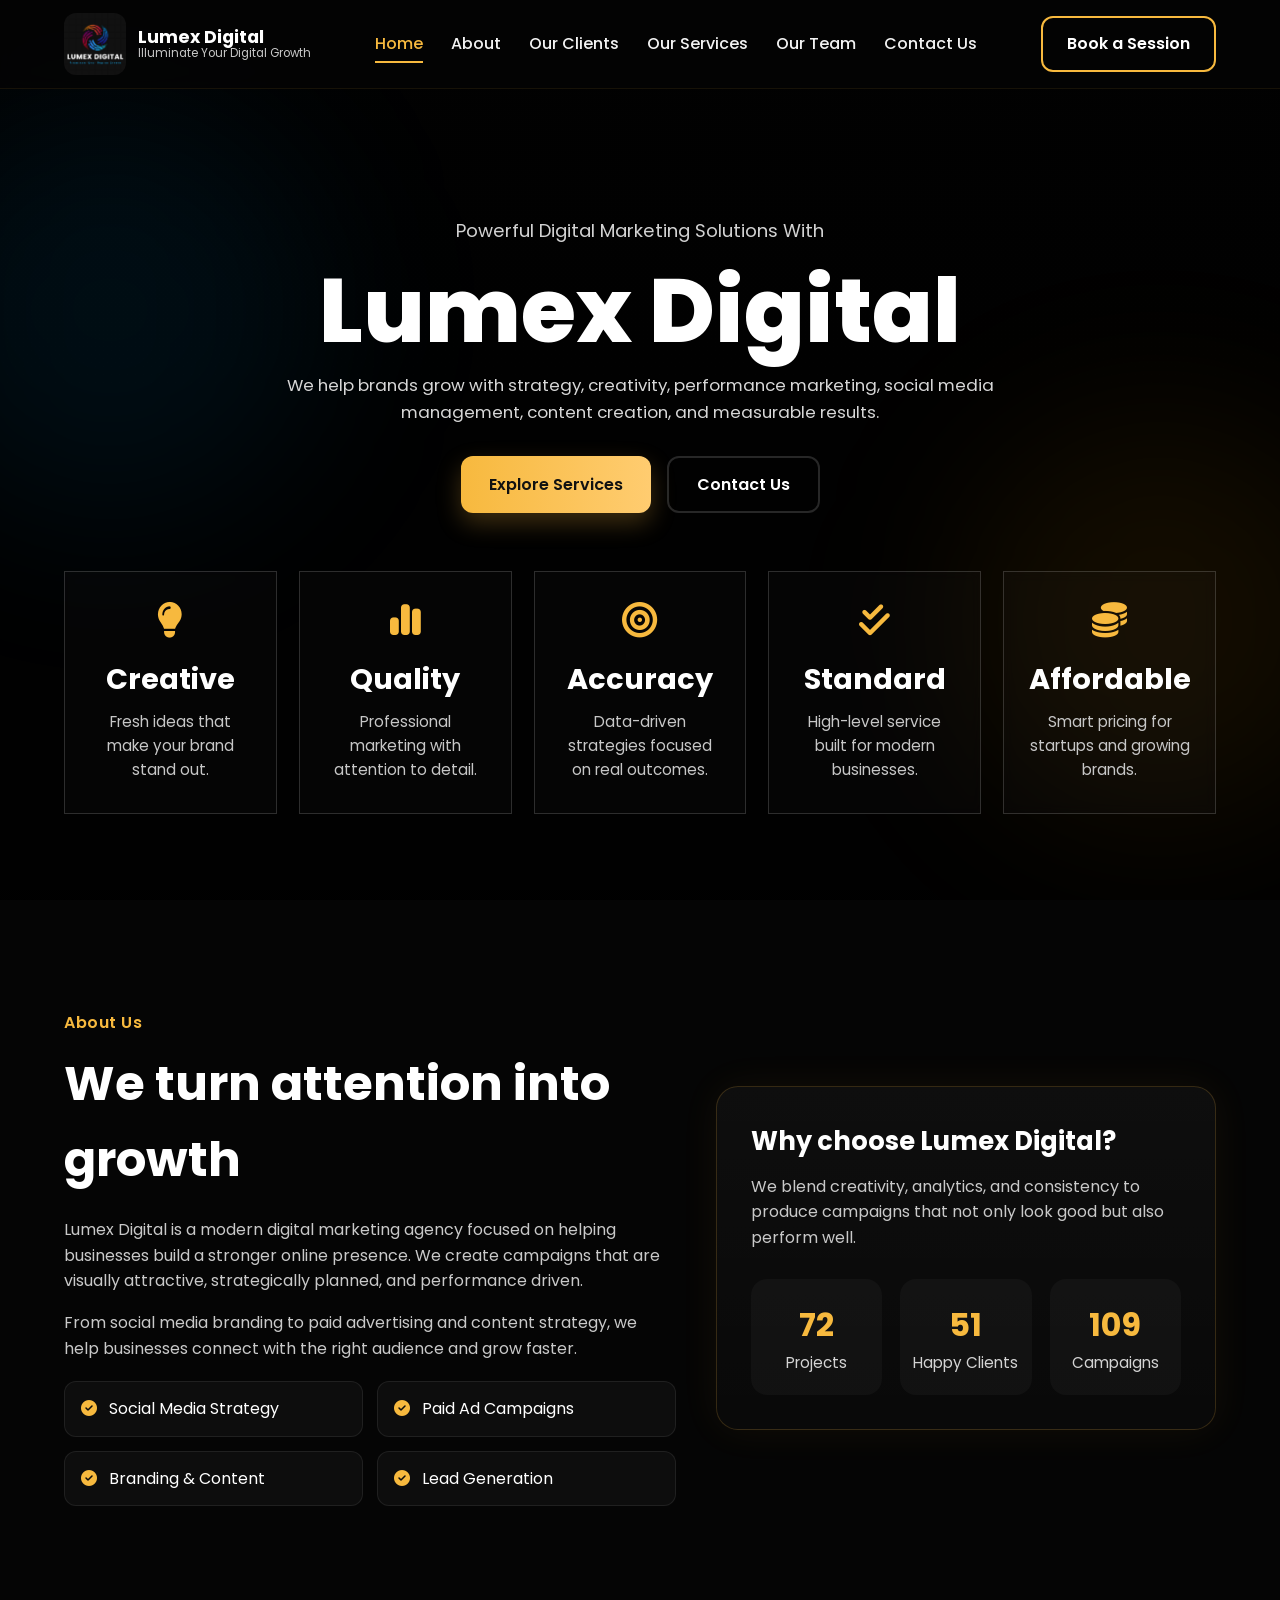
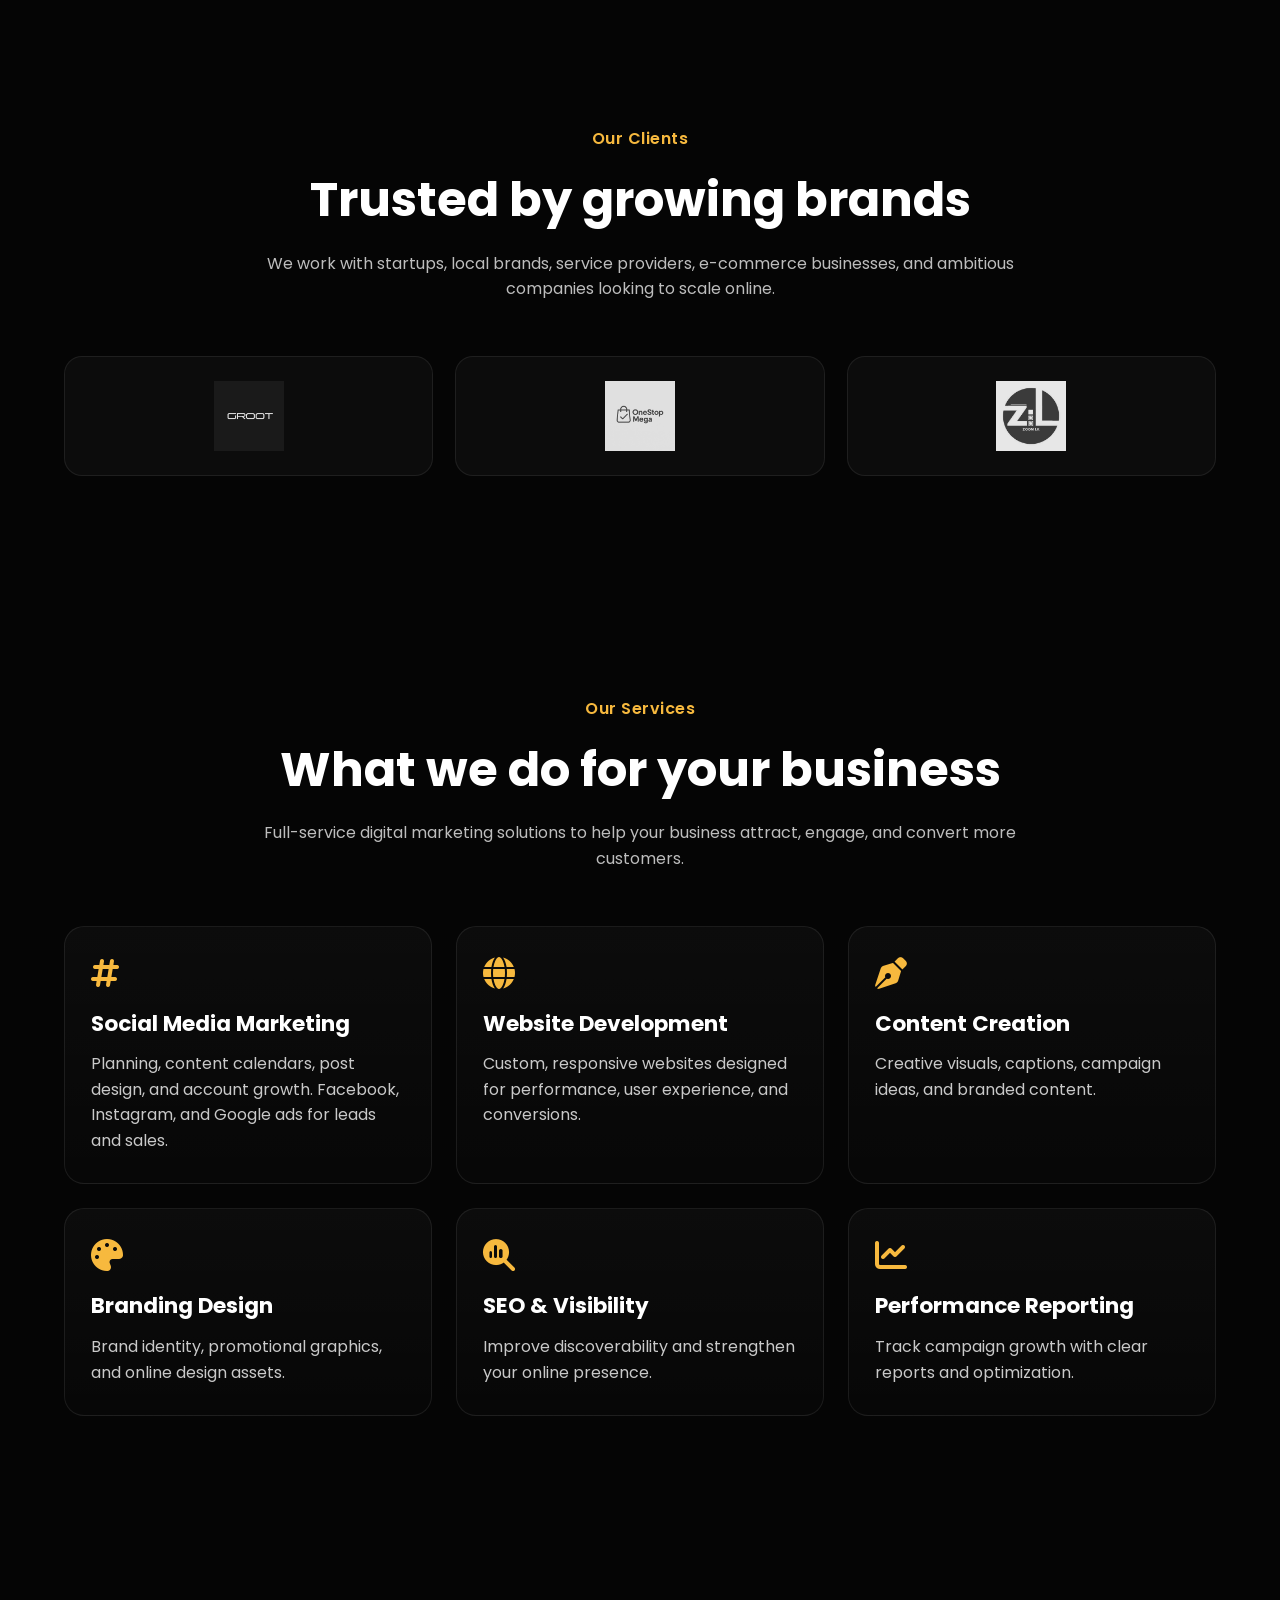
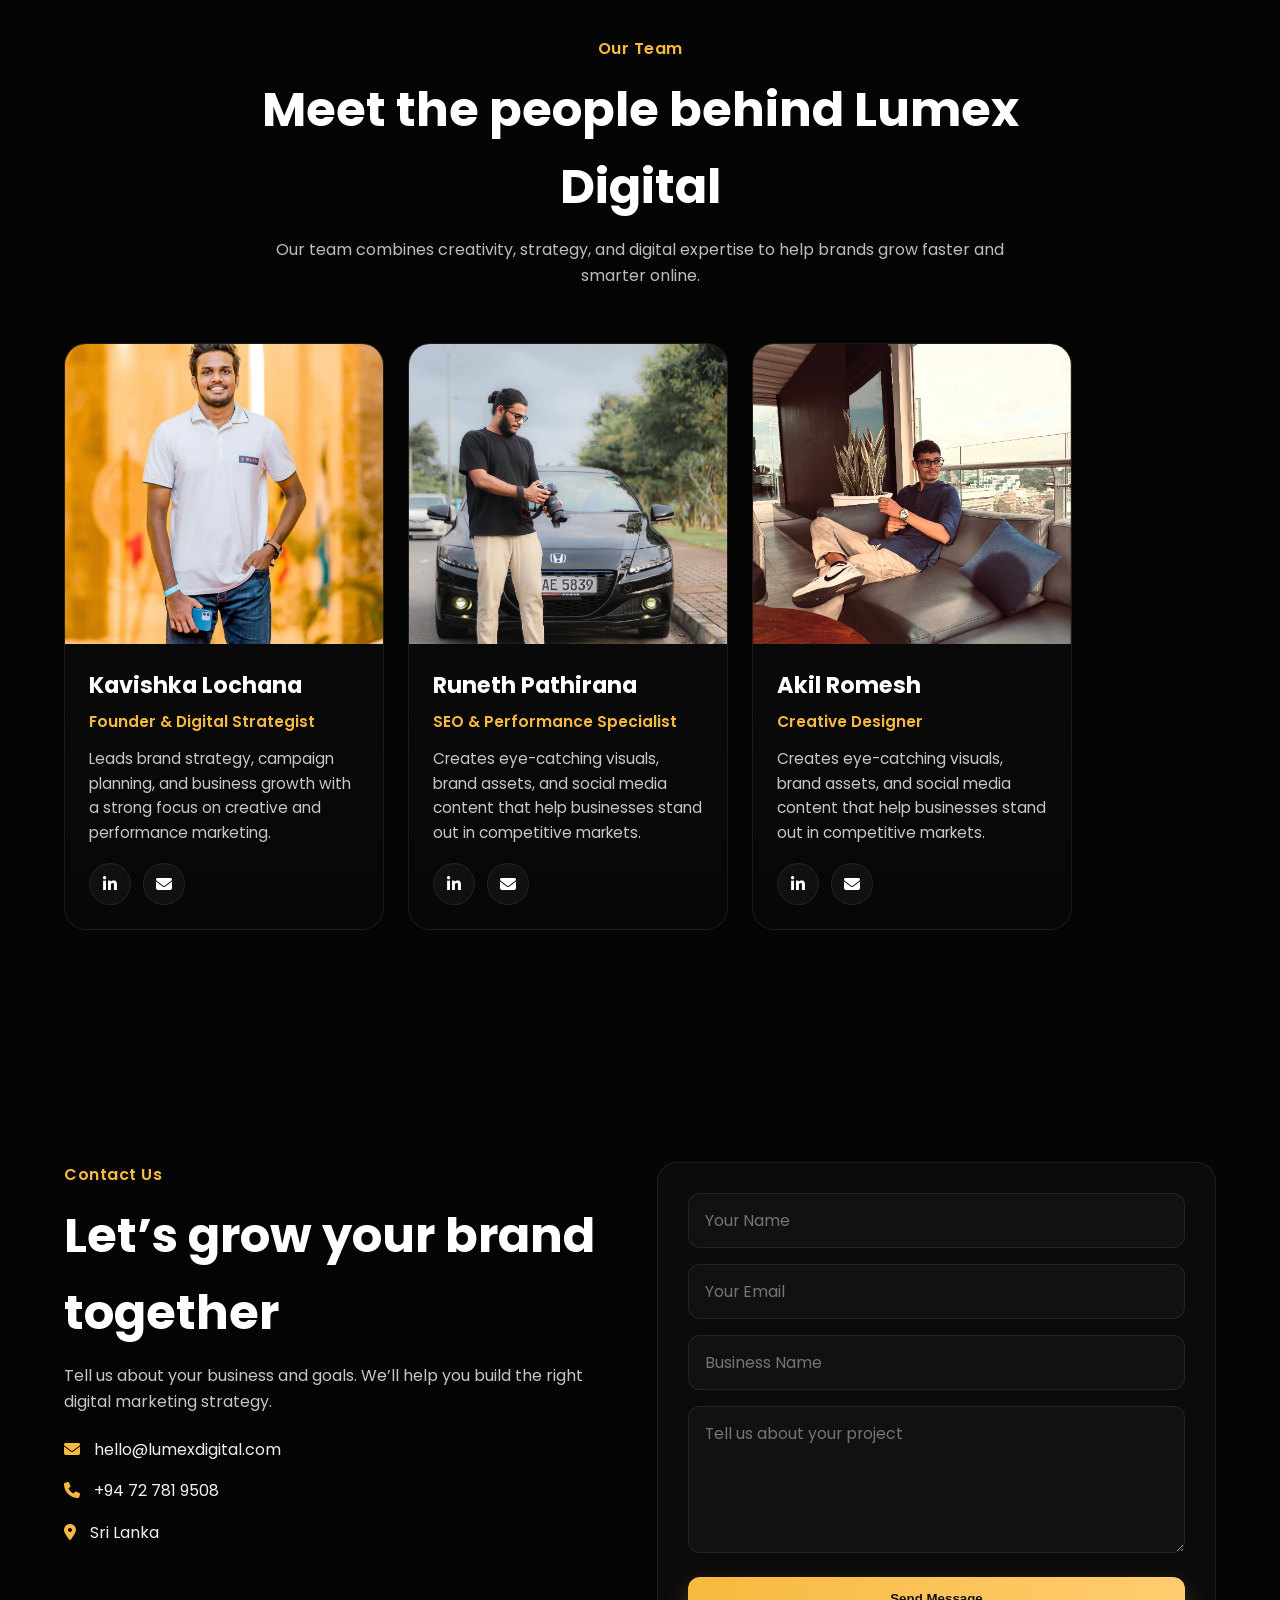
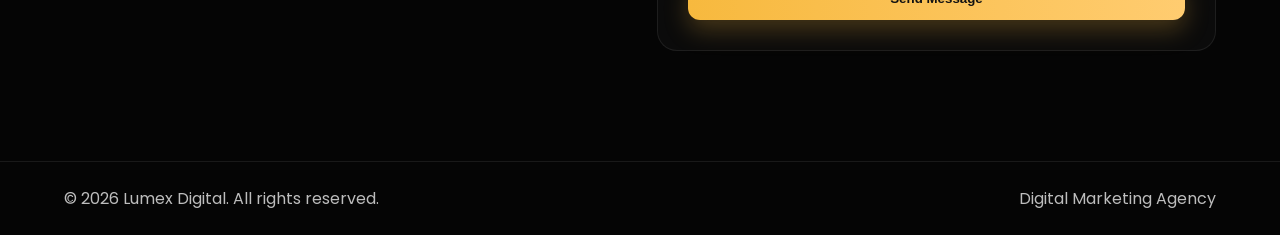
==== index.html @ 69f93253 "update image" ====
<!DOCTYPE html>
<html lang="en">
<head>
  <meta charset="UTF-8" />
  <meta name="viewport" content="width=device-width, initial-scale=1.0" />
  <title>Lumex Digital | Digital Marketing Agency</title>

  <link rel="preconnect" href="https://fonts.googleapis.com">
  <link rel="preconnect" href="https://fonts.gstatic.com" crossorigin>
  <link href="https://fonts.googleapis.com/css2?family=Poppins:wght@300;400;500;600;700;800&display=swap" rel="stylesheet">

  <link
    rel="stylesheet"
    href="https://cdnjs.cloudflare.com/ajax/libs/font-awesome/6.5.2/css/all.min.css"
  />

  <link rel="stylesheet" href="style.css" />
</head>
<body>

  <!-- Header -->
  <header class="header">
    <nav class="navbar container">
      <a href="#home" class="logo-wrap">
        <img src="assets/logo.png" alt="Lumex Digital Logo" class="logo" />
        <div class="logo-text">
          <span class="brand-name">Lumex Digital</span>
          <span class="brand-tag">Illuminate Your Digital Growth</span>
        </div>
      </a>

      <button class="menu-toggle" id="menuToggle">
        <i class="fa-solid fa-bars"></i>
      </button>

      <ul class="nav-links" id="navLinks">
        <li><a href="#home" class="active">Home</a></li>
        <li><a href="#about">About</a></li>
        <li><a href="#clients">Our Clients</a></li>
        <li><a href="#services">Our Services</a></li>
        <li><a href="#team">Our Team</a></li>
        <li><a href="#contact">Contact Us</a></li>
      </ul>

      <a href="#contact" class="nav-btn">Book a Session</a>
    </nav>
  </header>

  <!-- Hero -->
  <section class="hero" id="home">
    <div class="hero-overlay"></div>
    <div class="container hero-content reveal">
      <p class="hero-top">Powerful Digital Marketing Solutions With</p>
      <h1>Lumex Digital</h1>
      <p class="hero-sub">
        We help brands grow with strategy, creativity, performance marketing,
        social media management, content creation, and measurable results.
      </p>

      <div class="hero-buttons">
        <a href="#services" class="btn btn-primary">Explore Services</a>
        <a href="#contact" class="btn btn-secondary">Contact Us</a>
      </div>

      <div class="feature-cards">
        <div class="feature-card reveal">
          <i class="fa-solid fa-lightbulb"></i>
          <h3>Creative</h3>
          <p>Fresh ideas that make your brand stand out.</p>
        </div>

        <div class="feature-card reveal">
          <i class="fa-solid fa-chart-simple"></i>
          <h3>Quality</h3>
          <p>Professional marketing with attention to detail.</p>
        </div>

        <div class="feature-card reveal">
          <i class="fa-solid fa-bullseye"></i>
          <h3>Accuracy</h3>
          <p>Data-driven strategies focused on real outcomes.</p>
        </div>

        <div class="feature-card reveal">
          <i class="fa-solid fa-check-double"></i>
          <h3>Standard</h3>
          <p>High-level service built for modern businesses.</p>
        </div>

        <div class="feature-card reveal">
          <i class="fa-solid fa-coins"></i>
          <h3>Affordable</h3>
          <p>Smart pricing for startups and growing brands.</p>
        </div>
      </div>
    </div>
  </section>

  <!-- About -->
  <section class="section about" id="about">
    <div class="container about-grid">
      <div class="about-text reveal">
        <span class="section-tag">About Us</span>
        <h2>We turn attention into growth</h2>
        <p>
          Lumex Digital is a modern digital marketing agency focused on helping
          businesses build a stronger online presence. We create campaigns that
          are visually attractive, strategically planned, and performance driven.
        </p>
        <p>
          From social media branding to paid advertising and content strategy,
          we help businesses connect with the right audience and grow faster.
        </p>

        <div class="about-points">
          <div><i class="fa-solid fa-circle-check"></i> Social Media Strategy</div>
          <div><i class="fa-solid fa-circle-check"></i> Paid Ad Campaigns</div>
          <div><i class="fa-solid fa-circle-check"></i> Branding & Content</div>
          <div><i class="fa-solid fa-circle-check"></i> Lead Generation</div>
        </div>
      </div>

      <div class="about-box reveal">
        <div class="glow-box">
          <h3>Why choose Lumex Digital?</h3>
          <p>
            We blend creativity, analytics, and consistency to produce campaigns
            that not only look good but also perform well.
          </p>
          <div class="mini-stats">
            <div>
              <h4 class="counter" data-target="120">0</h4>
              <span>Projects</span>
            </div>
            <div>
              <h4 class="counter" data-target="85">0</h4>
              <span>Happy Clients</span>
            </div>
            <div>
              <h4 class="counter" data-target="250">0</h4>
              <span>Campaigns</span>
            </div>
          </div>
        </div>
      </div>
    </div>
  </section>

  <!-- Clients -->
  <section class="section clients" id="clients">
    <div class="container">
      <div class="section-head reveal">
        <span class="section-tag">Our Clients</span>
        <h2>Trusted by growing brands</h2>
        <p>
          We work with startups, local brands, service providers, e-commerce businesses,
          and ambitious companies looking to scale online.
        </p>
      </div>

     <div class="clients-grid">
  <div class="client-box reveal">
    <img src="assets/client-1.png" alt="Client Brand 1" class="client-logo" />
  </div>

  <div class="client-box reveal">
    <img src="assets/client-2.png" alt="Client Brand 2" class="client-logo" />
  </div>

  <div class="client-box reveal">
    <img src="assets/client-3.png" alt="Client Brand 3" class="client-logo" />
  </div>

  
</div>
    </div>
  </section>

  <!-- Services -->
  <section class="section services" id="services">
    <div class="container">
      <div class="section-head reveal">
        <span class="section-tag">Our Services</span>
        <h2>What we do for your business</h2>
        <p>
          Full-service digital marketing solutions to help your business attract,
          engage, and convert more customers.
        </p>
      </div>

      <div class="services-grid">
        <div class="service-card reveal">
          <i class="fa-solid fa-hashtag"></i>
          <h3>Social Media Marketing</h3>
          <p>Planning, content calendars, post design, and account growth.
            Facebook, Instagram, and Google ads for leads and sales.
          </p>
        </div>

        <div class="service-card reveal">
          <i class="fa-solid fa-globe"></i>
          <h3>Website Development</h3>
          <p>Custom, responsive websites designed for performance, user experience, and conversions.</p>
        </div>

        <div class="service-card reveal">
          <i class="fa-solid fa-pen-nib"></i>
          <h3>Content Creation</h3>
          <p>Creative visuals, captions, campaign ideas, and branded content.</p>
        </div>

        <div class="service-card reveal">
          <i class="fa-solid fa-palette"></i>
          <h3>Branding Design</h3>
          <p>Brand identity, promotional graphics, and online design assets.</p>
        </div>

        <div class="service-card reveal">
          <i class="fa-solid fa-magnifying-glass-chart"></i>
          <h3>SEO & Visibility</h3>
          <p>Improve discoverability and strengthen your online presence.</p>
        </div>

        <div class="service-card reveal">
          <i class="fa-solid fa-chart-line"></i>
          <h3>Performance Reporting</h3>
          <p>Track campaign growth with clear reports and optimization.</p>
        </div>
      </div>
    </div>
  </section>

    <!-- Team -->
  <section class="section team" id="team">
    <div class="container">
      <div class="section-head reveal">
        <span class="section-tag">Our Team</span>
        <h2>Meet the people behind Lumex Digital</h2>
        <p>
          Our team combines creativity, strategy, and digital expertise to help
          brands grow faster and smarter online.
        </p>
      </div>

      <div class="team-row">
        <div class="team-card reveal">
          <div class="team-image">
            <img src="assets/team-1.jpg" alt="Team Member 1" />
          </div>
          <div class="team-content">
            <h3>Kavishka Lochana</h3>
            <span class="team-role">Founder & Digital Strategist</span>
            <p>
              Leads brand strategy, campaign planning, and business growth with
              a strong focus on creative and performance marketing.
            </p>
            <div class="team-socials">
              <a href="#" aria-label="LinkedIn"><i class="fa-brands fa-linkedin-in"></i></a>
              <a href="#" aria-label="Email"><i class="fa-solid fa-envelope"></i></a>
            </div>
          </div>
        </div>

        <div class="team-card reveal">
          <div class="team-image">
            <img src="assets/team-2.jpg" alt="Team Member 2" />
          </div>
          <div class="team-content">
            <h3>Runeth Pathirana</h3>
            <span class="team-role">SEO & Performance Specialist</span>
            <p>
              Creates eye-catching visuals, brand assets, and social media content
              that help businesses stand out in competitive markets.
            </p>
            <div class="team-socials">
              <a href="#" aria-label="LinkedIn"><i class="fa-brands fa-linkedin-in"></i></a>
              <a href="#" aria-label="Email"><i class="fa-solid fa-envelope"></i></a>
            </div>
          </div>
        </div>

        <div class="team-card reveal">
          <div class="team-image">
            <img src="assets/team-3.jpg" alt="Team Member 3" />
          </div>
          <div class="team-content">
            <h3>Akil Romesh</h3>
            <span class="team-role">Creative Designer</span>
            <p>
              Creates eye-catching visuals, brand assets, and social media content
              that help businesses stand out in competitive markets.
            </p>
            <div class="team-socials">
              <a href="#" aria-label="LinkedIn"><i class="fa-brands fa-linkedin-in"></i></a>
              <a href="#" aria-label="Email"><i class="fa-solid fa-envelope"></i></a>
            </div>
          </div>
        </div>
      </div>
    </div>
  </section>

  <!-- Contact -->
  <section class="section contact" id="contact">
    <div class="container contact-grid">
      <div class="contact-info reveal">
        <span class="section-tag">Contact Us</span>
        <h2>Let’s grow your brand together</h2>
        <p>
          Tell us about your business and goals. We’ll help you build the right
          digital marketing strategy.
        </p>

        <div class="contact-items">
          <div><i class="fa-solid fa-envelope"></i> hello@lumexdigital.com</div>
          <div><i class="fa-solid fa-phone"></i> +94 72 781 9508</div>
          <div><i class="fa-solid fa-location-dot"></i> Sri Lanka</div>
        </div>
      </div>

      <form class="contact-form reveal">
        <div class="form-group">
          <input type="text" placeholder="Your Name" required />
        </div>
        <div class="form-group">
          <input type="email" placeholder="Your Email" required />
        </div>
        <div class="form-group">
          <input type="text" placeholder="Business Name" />
        </div>
        <div class="form-group">
          <textarea rows="5" placeholder="Tell us about your project"></textarea>
        </div>
        <button type="submit" class="btn btn-primary form-btn">Send Message</button>
      </form>
    </div>
  </section>

  <!-- Footer -->
  <footer class="footer">
    <div class="container footer-wrap">
      <p>© 2026 Lumex Digital. All rights reserved.</p>
      <p>Digital Marketing Agency</p>
    </div>
  </footer>

  <script src="script.js"></script>
</body>
</html>
---- style.css ----
* {
  margin: 0;
  padding: 0;
  box-sizing: border-box;
}

html {
  scroll-behavior: smooth;
}

body {
  font-family: "Poppins", sans-serif;
  background: #050505;
  color: #ffffff;
  line-height: 1.6;
}

img {
  max-width: 100%;
  display: block;
}

a {
  text-decoration: none;
}

ul {
  list-style: none;
}

.container {
  width: 90%;
  max-width: 1240px;
  margin: 0 auto;
}

/* Header */
.header {
  position: fixed;
  top: 0;
  left: 0;
  width: 100%;
  z-index: 999;
  background: rgba(5, 5, 5, 0.75);
  backdrop-filter: blur(10px);
  border-bottom: 1px solid rgba(255, 190, 50, 0.08);
}

.navbar {
  min-height: 88px;
  display: flex;
  align-items: center;
  justify-content: space-between;
  gap: 20px;
}

.logo-wrap {
  display: flex;
  align-items: center;
  gap: 12px;
  color: #fff;
}

.logo {
  width: 62px;
  height: 62px;
  object-fit: contain;
  border-radius: 12px;
}

.logo-text {
  display: flex;
  flex-direction: column;
  line-height: 1.1;
}

.brand-name {
  font-size: 1.1rem;
  font-weight: 700;
}

.brand-tag {
  font-size: 0.72rem;
  color: #c8c8c8;
}

.nav-links {
  display: flex;
  align-items: center;
  gap: 28px;
}

.nav-links a {
  color: #f2f2f2;
  font-weight: 500;
  transition: 0.3s ease;
  position: relative;
}

.nav-links a:hover,
.nav-links a.active {
  color: #f7b93e;
}

.nav-links a::after {
  content: "";
  position: absolute;
  left: 0;
  bottom: -8px;
  width: 0%;
  height: 2px;
  background: #f7b93e;
  transition: 0.3s ease;
}

.nav-links a:hover::after,
.nav-links a.active::after {
  width: 100%;
}

.nav-btn,
.btn {
  display: inline-flex;
  align-items: center;
  justify-content: center;
  border-radius: 12px;
  font-weight: 600;
  transition: 0.35s ease;
  cursor: pointer;
}

.nav-btn {
  color: #fff;
  border: 2px solid #f7b93e;
  padding: 13px 24px;
}

.nav-btn:hover {
  background: #f7b93e;
  color: #111;
}

.menu-toggle {
  display: none;
  background: transparent;
  color: #fff;
  font-size: 1.4rem;
  border: none;
  cursor: pointer;
}

/* Hero */
.hero {
  min-height: 100vh;
  display: flex;
  align-items: center;
  position: relative;
  padding-top: 130px;
  overflow: hidden;
  background:
    linear-gradient(rgba(0, 0, 0, 0.72), rgba(0, 0, 0, 0.9)),
    url("assets/hero-bg.png") center/cover no-repeat;
}

.hero::before {
  content: "";
  position: absolute;
  width: 420px;
  height: 420px;
  background: rgba(0, 170, 255, 0.08);
  filter: blur(90px);
  top: 100px;
  left: -100px;
  border-radius: 50%;
  animation: floatGlow 6s ease-in-out infinite;
}

.hero::after {
  content: "";
  position: absolute;
  width: 400px;
  height: 400px;
  background: rgba(255, 170, 0, 0.08);
  filter: blur(90px);
  bottom: 80px;
  right: -80px;
  border-radius: 50%;
  animation: floatGlow 7s ease-in-out infinite;
}

.hero-content {
  position: relative;
  z-index: 2;
  text-align: center;
}

.hero-top {
  color: #d2d2d2;
  font-size: 1.15rem;
  margin-bottom: 18px;
}

.hero h1 {
  font-size: clamp(2.7rem, 7vw, 5.8rem);
  line-height: 1.05;
  margin-bottom: 14px;
  font-weight: 800;
}

.hero-sub {
  max-width: 760px;
  margin: 0 auto 30px;
  color: #d7d7d7;
  font-size: 1.05rem;
}

.hero-buttons {
  display: flex;
  justify-content: center;
  gap: 16px;
  flex-wrap: wrap;
  margin-bottom: 58px;
}

.btn {
  padding: 14px 28px;
  border: none;
}

.btn-primary {
  background: linear-gradient(90deg, #f7b93e, #ffcc70);
  color: #111;
  box-shadow: 0 10px 25px rgba(247, 185, 62, 0.25);
}

.btn-primary:hover {
  transform: translateY(-3px);
}

.btn-secondary {
  background: transparent;
  border: 2px solid rgba(255, 255, 255, 0.15);
  color: #fff;
}

.btn-secondary:hover {
  border-color: #f7b93e;
  color: #f7b93e;
}

/* Feature cards */
.feature-cards {
  display: grid;
  grid-template-columns: repeat(5, 1fr);
  gap: 22px;
  margin-top: 30px;
}

.feature-card {
  border: 1px solid rgba(255, 255, 255, 0.16);
  background: rgba(255, 255, 255, 0.02);
  min-height: 220px;
  padding: 30px 22px;
  display: flex;
  flex-direction: column;
  justify-content: center;
  align-items: center;
  transition: 0.35s ease;
  backdrop-filter: blur(6px);
}

.feature-card:hover {
  transform: translateY(-8px);
  border-color: rgba(247, 185, 62, 0.55);
  box-shadow: 0 14px 40px rgba(0, 0, 0, 0.25);
}

.feature-card i {
  color: #f7b93e;
  font-size: 2.2rem;
  margin-bottom: 18px;
}

.feature-card h3 {
  font-size: 1.8rem;
  margin-bottom: 8px;
  text-align: center;
}

.feature-card p {
  color: #c7c7c7;
  font-size: 0.95rem;
  text-align: center;
}

/* Common sections */
.section {
  padding: 110px 0;
}

.section-tag {
  display: inline-block;
  color: #f7b93e;
  font-weight: 600;
  margin-bottom: 10px;
  letter-spacing: 0.5px;
}

.section-head {
  text-align: center;
  max-width: 760px;
  margin: 0 auto 54px;
}

.section-head h2 {
  font-size: clamp(2rem, 4vw, 3rem);
  margin-bottom: 12px;
}

.section-head p {
  color: #bdbdbd;
}

/* About */
.about-grid {
  display: grid;
  grid-template-columns: 1.1fr 0.9fr;
  gap: 40px;
  align-items: center;
}

.about-text h2 {
  font-size: clamp(2rem, 4vw, 3rem);
  margin-bottom: 18px;
}

.about-text p {
  color: #c9c9c9;
  margin-bottom: 16px;
}

.about-points {
  display: grid;
  grid-template-columns: repeat(2, 1fr);
  gap: 14px;
  margin-top: 20px;
}

.about-points div {
  background: #0d0d0d;
  border: 1px solid rgba(255, 255, 255, 0.08);
  padding: 14px 16px;
  border-radius: 12px;
}

.about-points i {
  color: #f7b93e;
  margin-right: 8px;
}

.about-box .glow-box {
  background: linear-gradient(180deg, rgba(255,255,255,0.04), rgba(255,255,255,0.02));
  border: 1px solid rgba(247, 185, 62, 0.18);
  border-radius: 22px;
  padding: 34px;
  box-shadow: 0 0 40px rgba(247, 185, 62, 0.06);
}

.glow-box h3 {
  font-size: 1.6rem;
  margin-bottom: 12px;
}

.glow-box p {
  color: #c9c9c9;
  margin-bottom: 28px;
}

.mini-stats {
  display: grid;
  grid-template-columns: repeat(3, 1fr);
  gap: 18px;
}

.mini-stats div {
  text-align: center;
  background: rgba(255,255,255,0.03);
  border-radius: 16px;
  padding: 20px 12px;
}

.mini-stats h4 {
  font-size: 2rem;
  color: #f7b93e;
}

.mini-stats span {
  color: #d4d4d4;
  font-size: 0.95rem;
}

/* Clients */
.clients-grid {
  display: grid;
  grid-template-columns: repeat(3, 1fr);
  gap: 22px;
}
.client-logo {
  max-width: 140px;
  max-height: 70px;
  width: auto;
  height: auto;
  object-fit: contain;
  filter: grayscale(100%);
  opacity: 0.9;
  transition: 0.35s ease;
}

.client-box:hover .client-logo {
  filter: grayscale(0%);
  opacity: 1;
  transform: scale(1.05);
}
.client-box {
  min-height: 120px;
  border-radius: 18px;
  background: #0c0c0c;
  border: 1px solid rgba(255,255,255,0.08);
  display: flex;
  align-items: center;
  justify-content: center;
  color: #f0f0f0;
  font-weight: 600;
  font-size: 1.1rem;
  transition: 0.35s ease;
}

.client-box:hover {
  transform: translateY(-6px);
  border-color: rgba(0, 183, 255, 0.45);
  box-shadow: 0 15px 30px rgba(0,0,0,0.25);
}

/* Services */
.services-grid {
  display: grid;
  grid-template-columns: repeat(3, 1fr);
  gap: 24px;
}

.service-card {
  background: linear-gradient(180deg, rgba(255,255,255,0.03), rgba(255,255,255,0.01));
  border: 1px solid rgba(255,255,255,0.08);
  border-radius: 20px;
  padding: 30px 26px;
  transition: 0.35s ease;
}

.service-card:hover {
  transform: translateY(-8px);
  border-color: rgba(247, 185, 62, 0.4);
}

.service-card i {
  font-size: 2rem;
  color: #f7b93e;
  margin-bottom: 18px;
}

.service-card h3 {
  font-size: 1.35rem;
  margin-bottom: 10px;
}

.service-card p {
  color: #c9c9c9;
}

/* Team Horizontal */
.team-row {
  display: flex;
  gap: 24px;
  overflow-x: auto;
  padding-bottom: 12px;
  scroll-snap-type: x mandatory;
}

.team-row::-webkit-scrollbar {
  height: 8px;
}

.team-row::-webkit-scrollbar-track {
  background: rgba(255, 255, 255, 0.04);
  border-radius: 10px;
}

.team-row::-webkit-scrollbar-thumb {
  background: #f7b93e;
  border-radius: 10px;
}

.team-card {
  min-width: 320px;
  max-width: 320px;
  flex: 0 0 auto;
  scroll-snap-align: start;
  background: linear-gradient(180deg, rgba(255,255,255,0.03), rgba(255,255,255,0.01));
  border: 1px solid rgba(255,255,255,0.08);
  border-radius: 22px;
  overflow: hidden;
  transition: 0.35s ease;
}

.team-card:hover {
  transform: translateY(-8px);
  border-color: rgba(247, 185, 62, 0.45);
  box-shadow: 0 18px 35px rgba(0, 0, 0, 0.28);
}

.team-image {
  width: 100%;
  height: 300px;
  overflow: hidden;
  background: #111;
  display: flex;
  align-items: center;
  justify-content: center;
}

.team-image img {
  width: 100%;
  height: 100%;
  object-fit: cover;
  display: block;
  transition: 0.45s ease;
}

.team-card:hover .team-image img {
  transform: scale(1.06);
}

.team-content {
  padding: 24px;
}

.team-content h3 {
  font-size: 1.4rem;
  margin-bottom: 6px;
}

.team-role {
  display: inline-block;
  color: #f7b93e;
  font-weight: 600;
  margin-bottom: 12px;
  font-size: 0.96rem;
}

.team-content p {
  color: #c8c8c8;
  font-size: 0.96rem;
  margin-bottom: 18px;
}

.team-socials {
  display: flex;
  gap: 12px;
}

.team-socials a {
  width: 42px;
  height: 42px;
  border-radius: 50%;
  display: inline-flex;
  align-items: center;
  justify-content: center;
  background: rgba(255,255,255,0.04);
  border: 1px solid rgba(255,255,255,0.08);
  color: #ffffff;
  transition: 0.3s ease;
}

.team-socials a:hover {
  background: #f7b93e;
  color: #111;
  transform: translateY(-3px);
}

/* Contact */
.contact-grid {
  display: grid;
  grid-template-columns: 1fr 1fr;
  gap: 34px;
  align-items: start;
}

.contact-info h2 {
  font-size: clamp(2rem, 4vw, 3rem);
  margin-bottom: 12px;
}

.contact-info p {
  color: #c6c6c6;
  margin-bottom: 22px;
}

.contact-items div {
  margin-bottom: 16px;
  color: #f0f0f0;
  font-size: 1rem;
}

.contact-items i {
  color: #f7b93e;
  margin-right: 10px;
}

.contact-form {
  background: #0b0b0b;
  border: 1px solid rgba(255,255,255,0.08);
  border-radius: 20px;
  padding: 30px;
}

.form-group {
  margin-bottom: 16px;
}

.contact-form input,
.contact-form textarea {
  width: 100%;
  border: 1px solid rgba(255,255,255,0.08);
  background: #111;
  color: #fff;
  padding: 15px 16px;
  border-radius: 12px;
  font-family: inherit;
  font-size: 0.98rem;
  outline: none;
  transition: 0.3s ease;
}

.contact-form input:focus,
.contact-form textarea:focus {
  border-color: #f7b93e;
  box-shadow: 0 0 0 3px rgba(247, 185, 62, 0.08);
}

.form-btn {
  width: 100%;
}

/* Footer */
.footer {
  border-top: 1px solid rgba(255,255,255,0.08);
  padding: 24px 0;
  background: #050505;
}

.footer-wrap {
  display: flex;
  justify-content: space-between;
  gap: 18px;
  flex-wrap: wrap;
  color: #bdbdbd;
}

/* Animation */
.reveal {
  opacity: 0;
  transform: translateY(40px);
  transition: 0.8s ease;
}

.reveal.active {
  opacity: 1;
  transform: translateY(0);
}

@keyframes floatGlow {
  0% {
    transform: translateY(0px) scale(1);
  }
  50% {
    transform: translateY(-18px) scale(1.04);
  }
  100% {
    transform: translateY(0px) scale(1);
  }
}

/* Responsive */
@media (max-width: 1100px) {
  .feature-cards {
    grid-template-columns: repeat(3, 1fr);
  }

  .services-grid,
  .clients-grid {
    grid-template-columns: repeat(2, 1fr);
  }

  .about-grid,
  .contact-grid {
    grid-template-columns: 1fr;
  }
}

@media (max-width: 860px) {
  .menu-toggle {
    display: block;
  }

  .nav-btn {
    display: none;
  }

  .nav-links {
    position: absolute;
    top: 88px;
    left: 0;
    width: 100%;
    background: #080808;
    flex-direction: column;
    align-items: flex-start;
    gap: 0;
    padding: 14px 5%;
    border-top: 1px solid rgba(255,255,255,0.06);
    display: none;
  }

  .nav-links.show {
    display: flex;
  }

  .nav-links li {
    width: 100%;
  }

  .nav-links a {
    display: block;
    width: 100%;
    padding: 14px 0;
  }

  .feature-cards {
    grid-template-columns: repeat(2, 1fr);
  }

  .about-points {
    grid-template-columns: 1fr;
  }

  .team-card {
    min-width: 280px;
    max-width: 280px;
  }
}

@media (max-width: 580px) {
  .hero {
    padding-top: 120px;
  }

  .hero h1 {
    font-size: 2.7rem;
  }

  .feature-cards,
  .services-grid,
  .clients-grid,
  .mini-stats {
    grid-template-columns: 1fr;
  }

  .feature-card {
    min-height: 180px;
  }

  .team-card {
    min-width: 85%;
    max-width: 85%;
  }

  .team-image {
    height: 260px;
  }

  .logo {
    width: 52px;
    height: 52px;
  }

  .brand-tag {
    display: none;
  }

  .section {
    padding: 85px 0;
  }
}
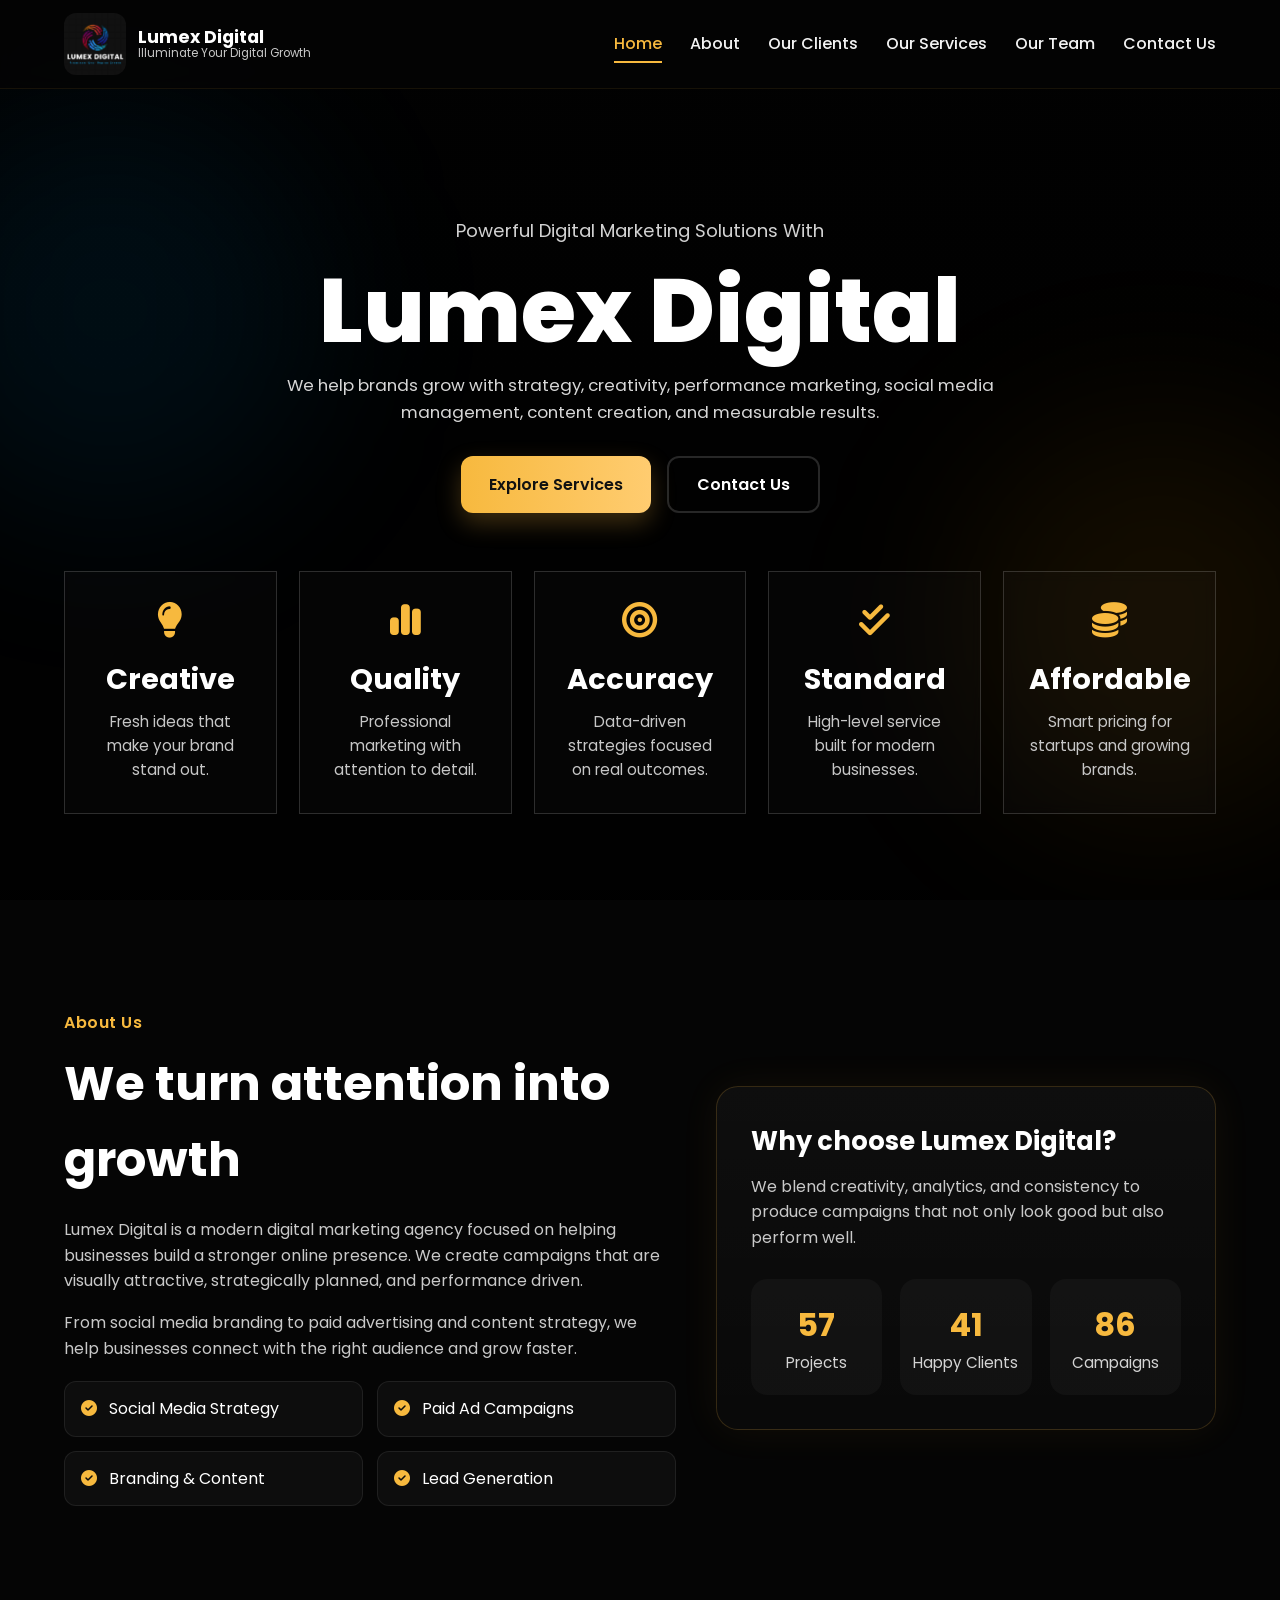
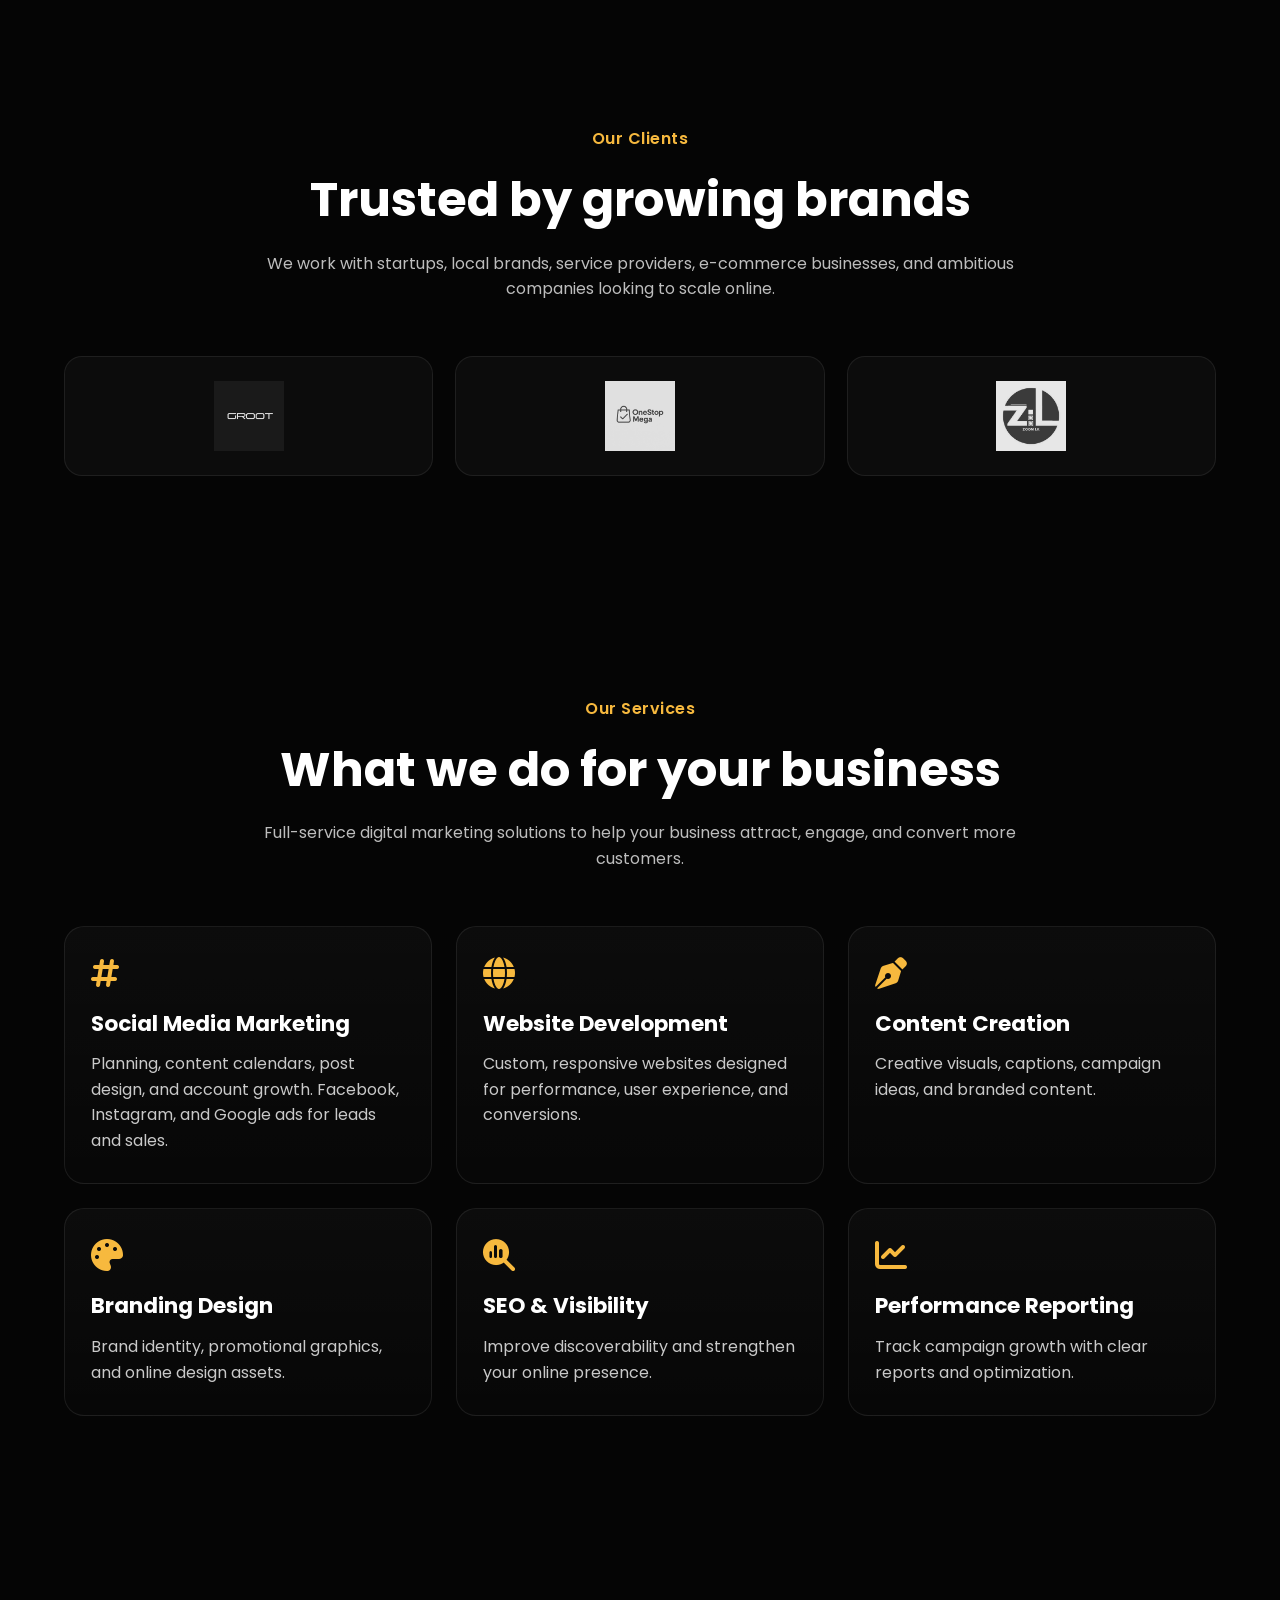
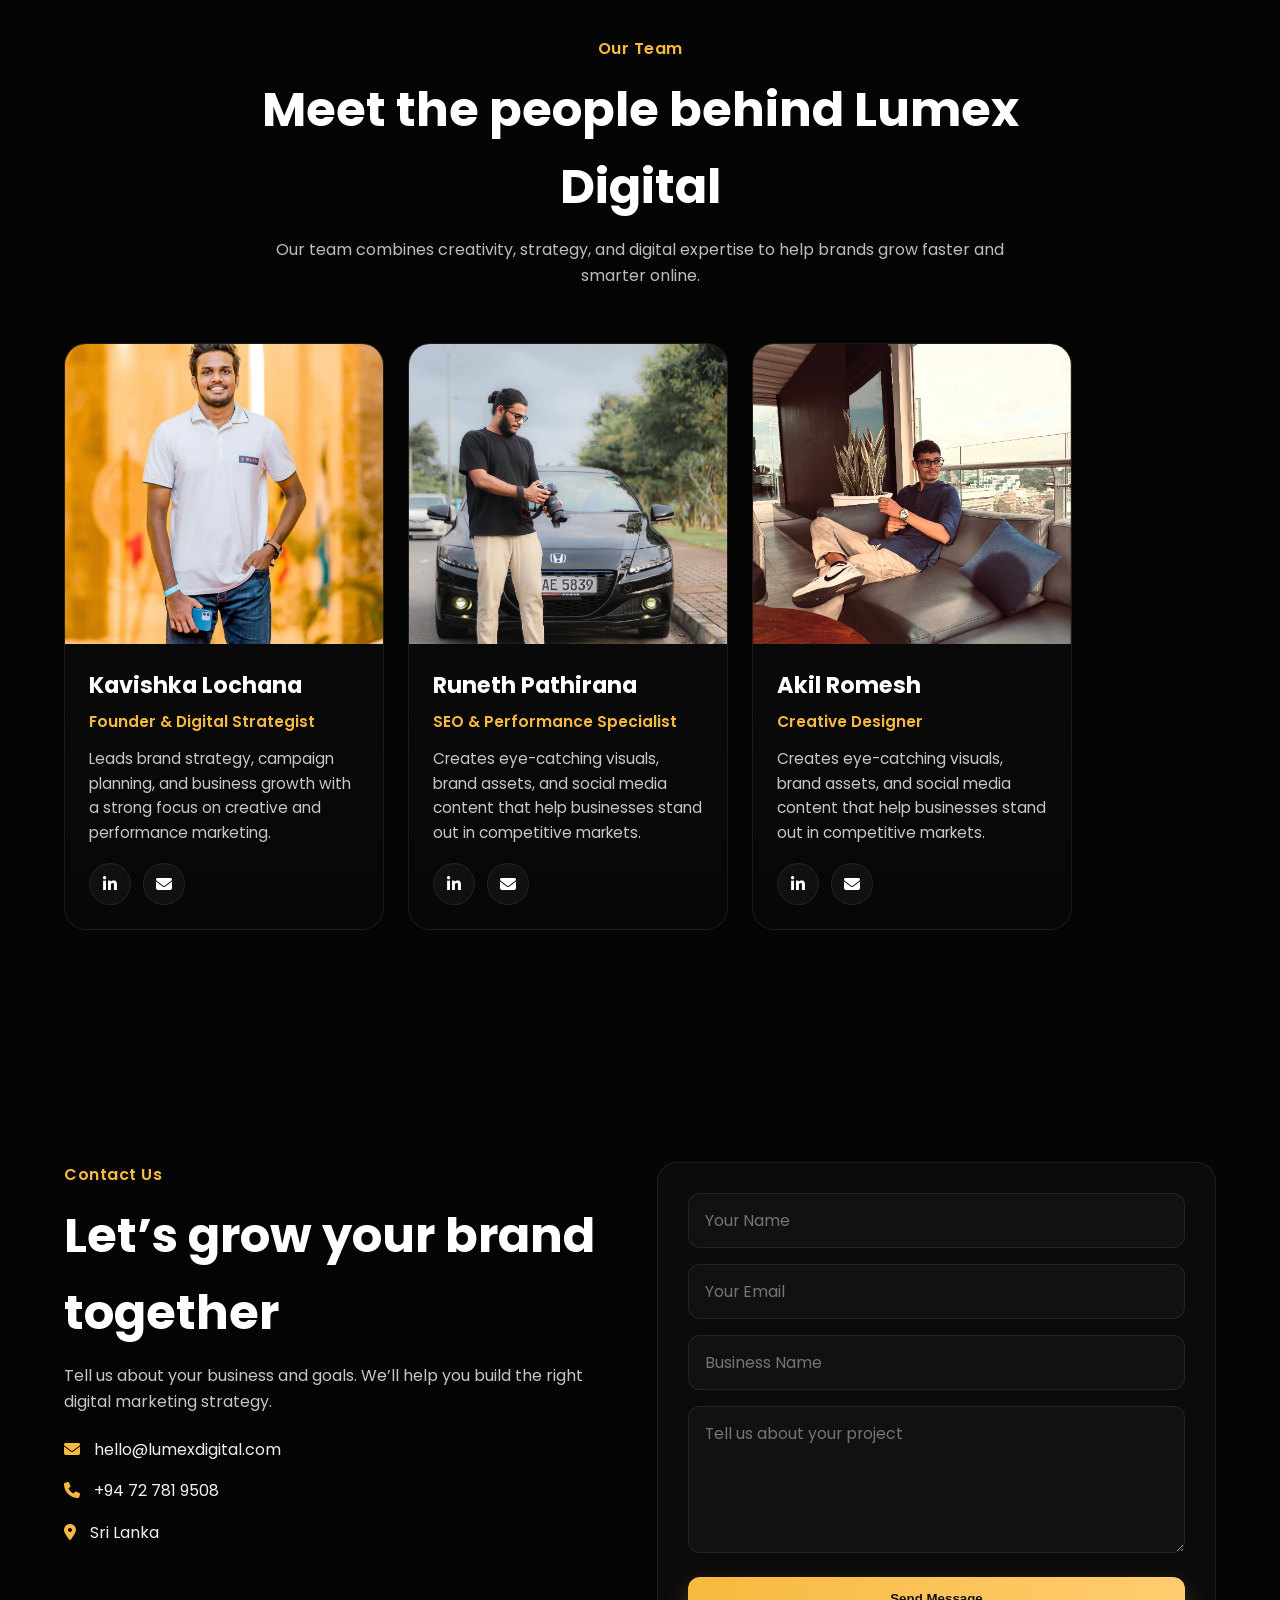
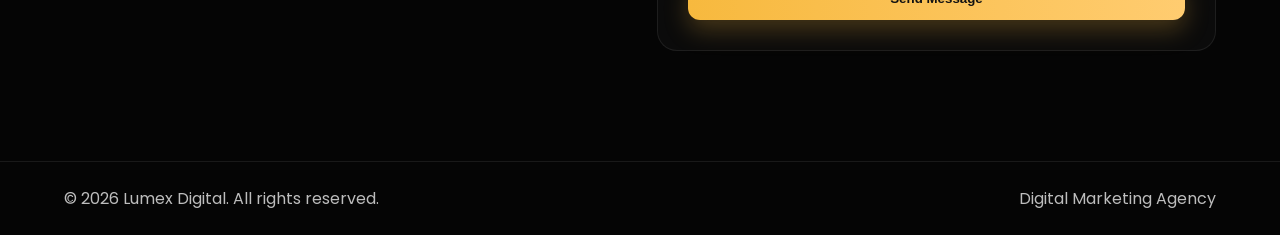
==== commit 0051a412: "nav bar edit" ====
--- a/index.html
+++ b/index.html
@@ -42,7 +42,6 @@
         <li><a href="#contact">Contact Us</a></li>
       </ul>
 
-      <a href="#contact" class="nav-btn">Book a Session</a>
     </nav>
   </header>
 
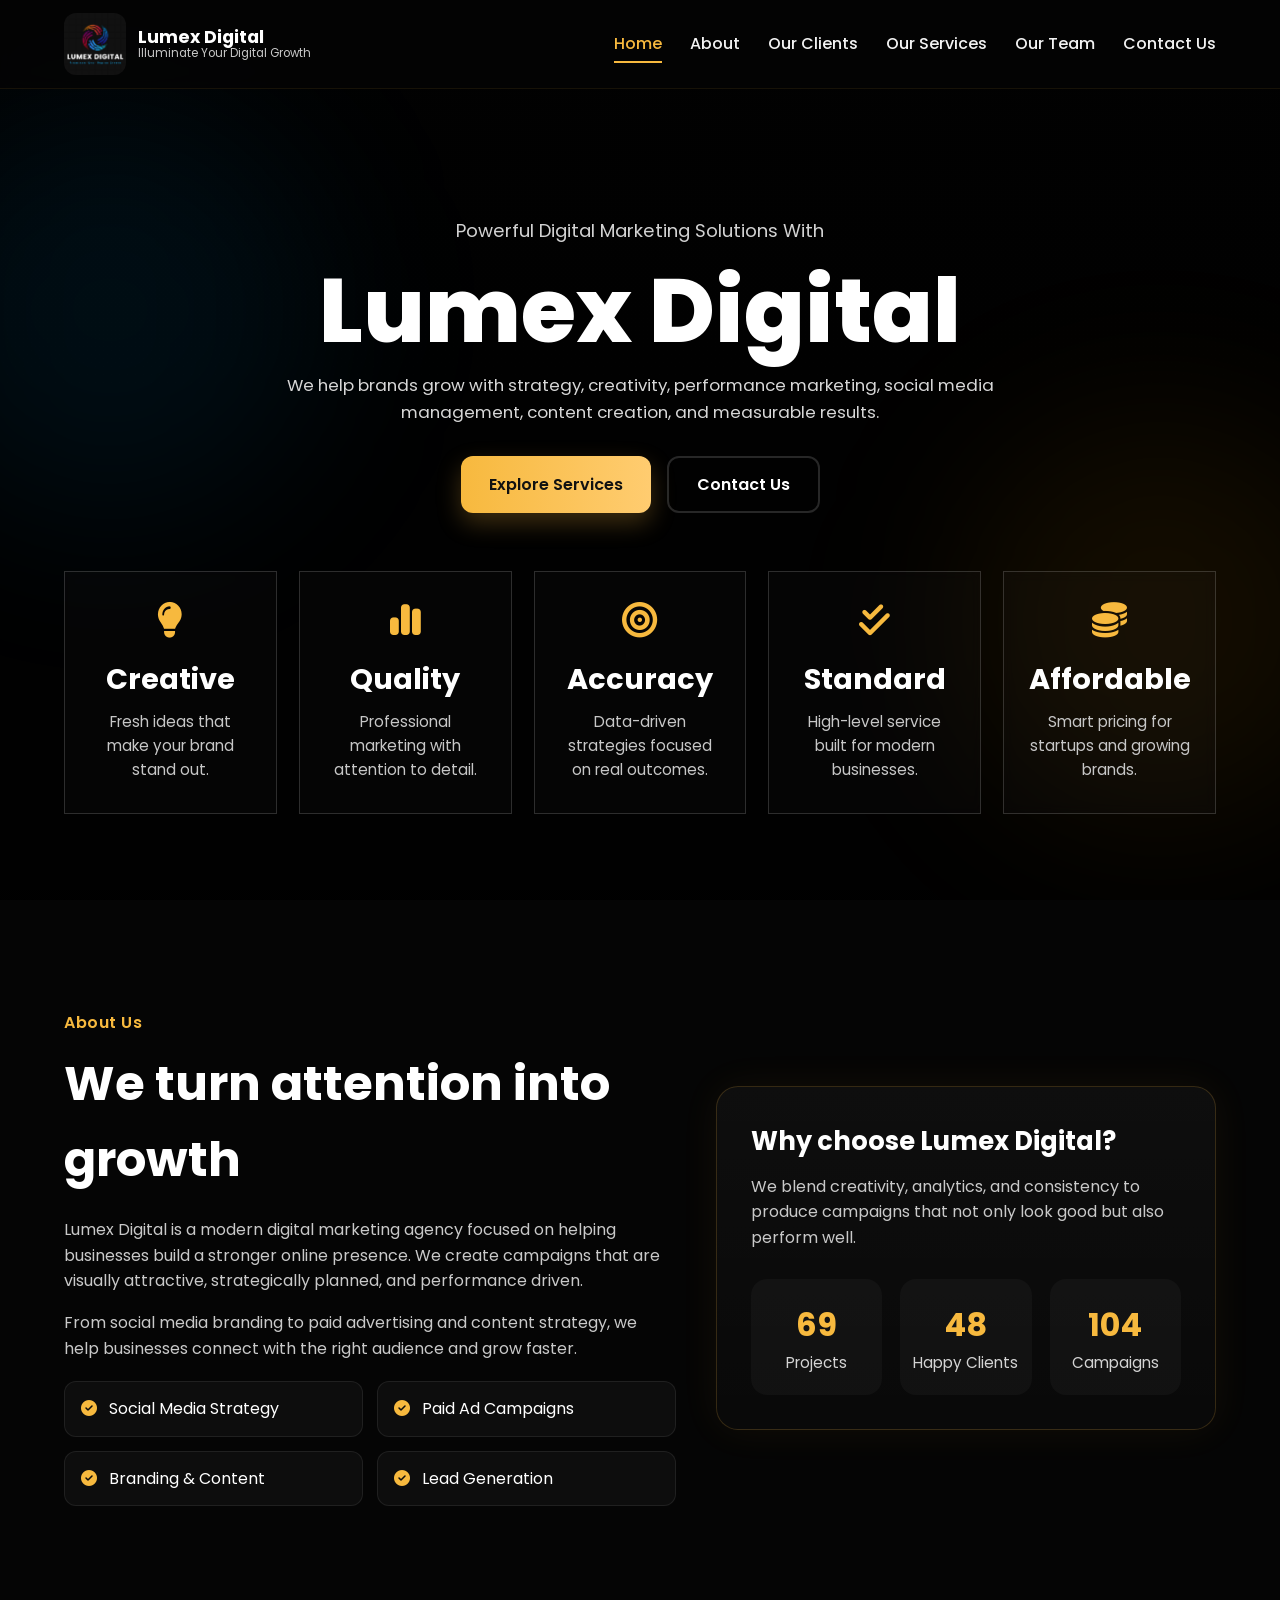
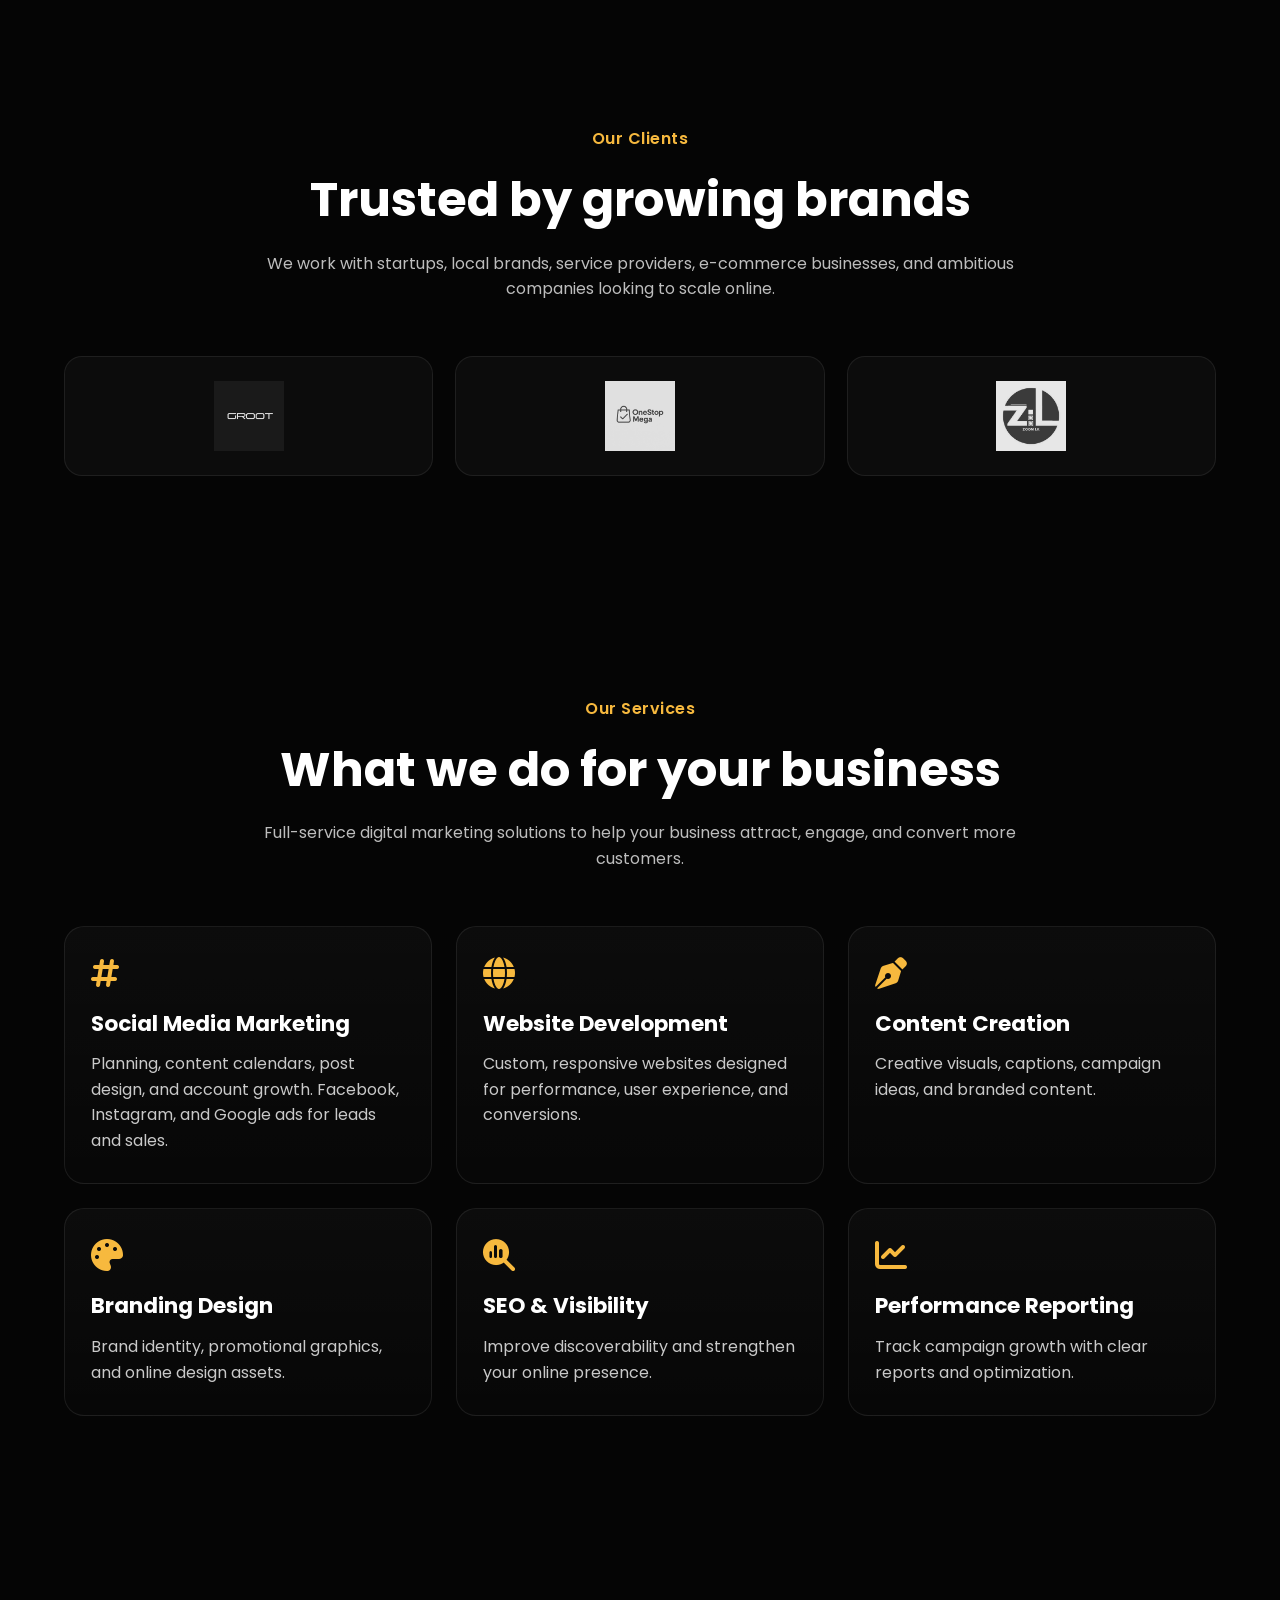
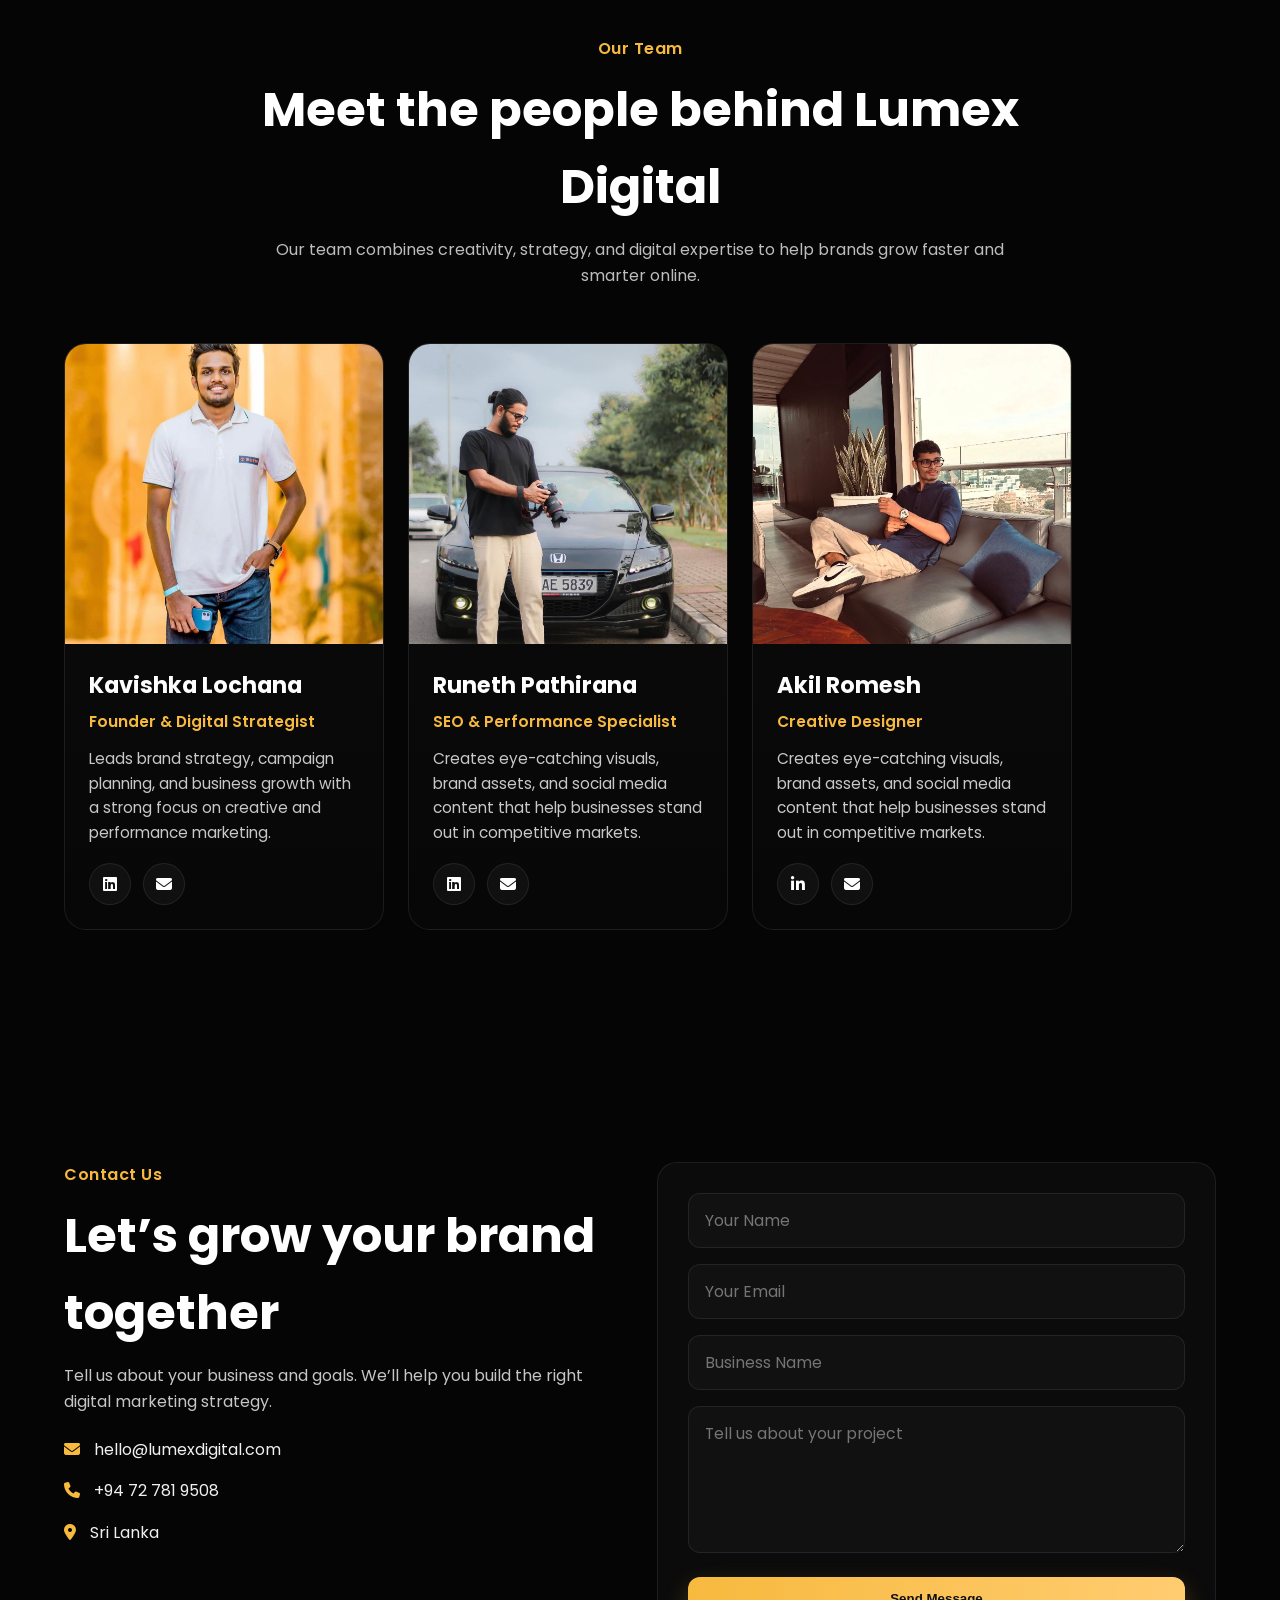
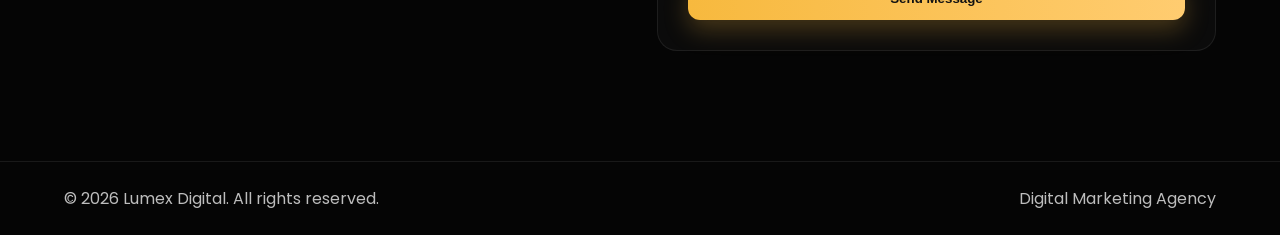
==== commit 21441485: "update links" ====
--- a/index.html
+++ b/index.html
@@ -254,7 +254,8 @@
               a strong focus on creative and performance marketing.
             </p>
             <div class="team-socials">
-              <a href="#" aria-label="LinkedIn"><i class="fa-brands fa-linkedin-in"></i></a>
+              <a href="https://www.linkedin.com/in/kavishka-gunasinghe-609ab6210" target="_blank" aria-label="LinkedIn">
+                 <i class="fa-brands fa-linkedin"></i>
               <a href="#" aria-label="Email"><i class="fa-solid fa-envelope"></i></a>
             </div>
           </div>
@@ -272,7 +273,8 @@
               that help businesses stand out in competitive markets.
             </p>
             <div class="team-socials">
-              <a href="#" aria-label="LinkedIn"><i class="fa-brands fa-linkedin-in"></i></a>
+                <a href="https://www.linkedin.com/in/runeth-pathirana/" target="_blank" aria-label="LinkedIn">
+                 <i class="fa-brands fa-linkedin"></i>
               <a href="#" aria-label="Email"><i class="fa-solid fa-envelope"></i></a>
             </div>
           </div>
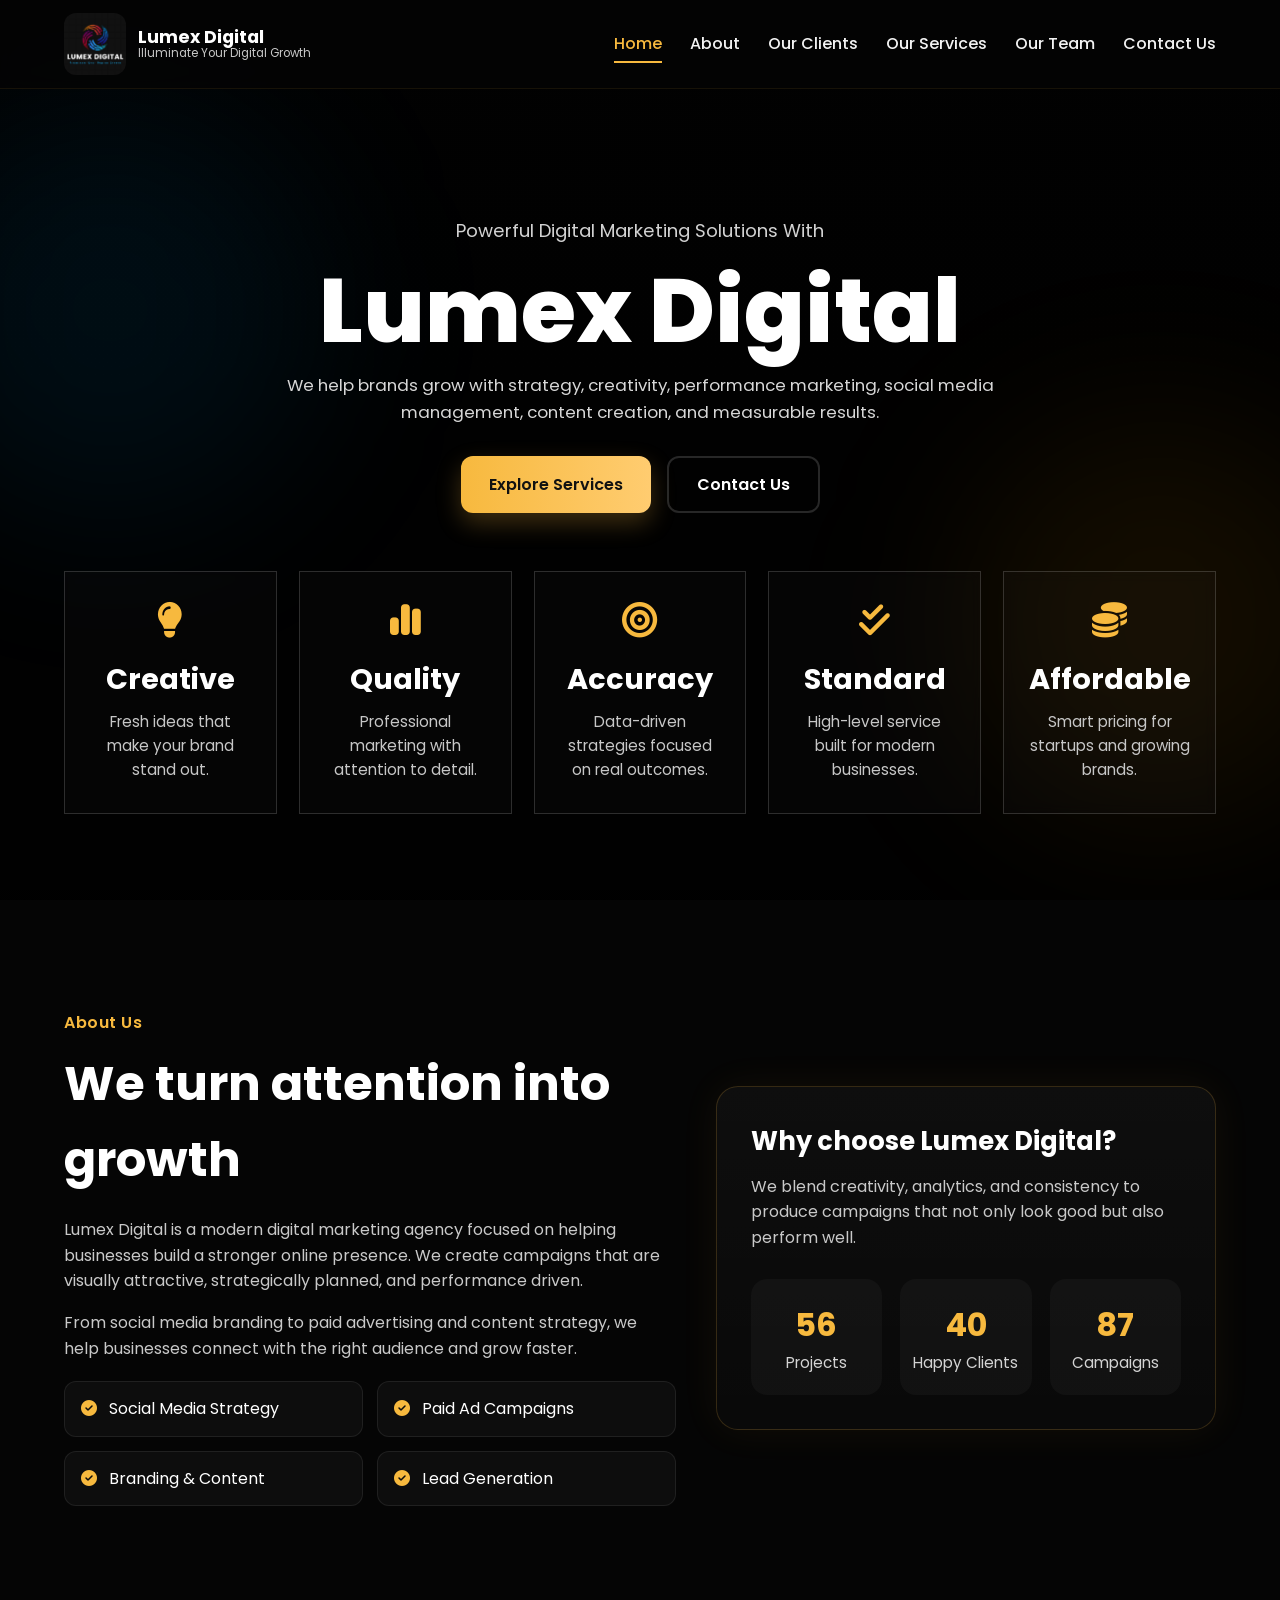
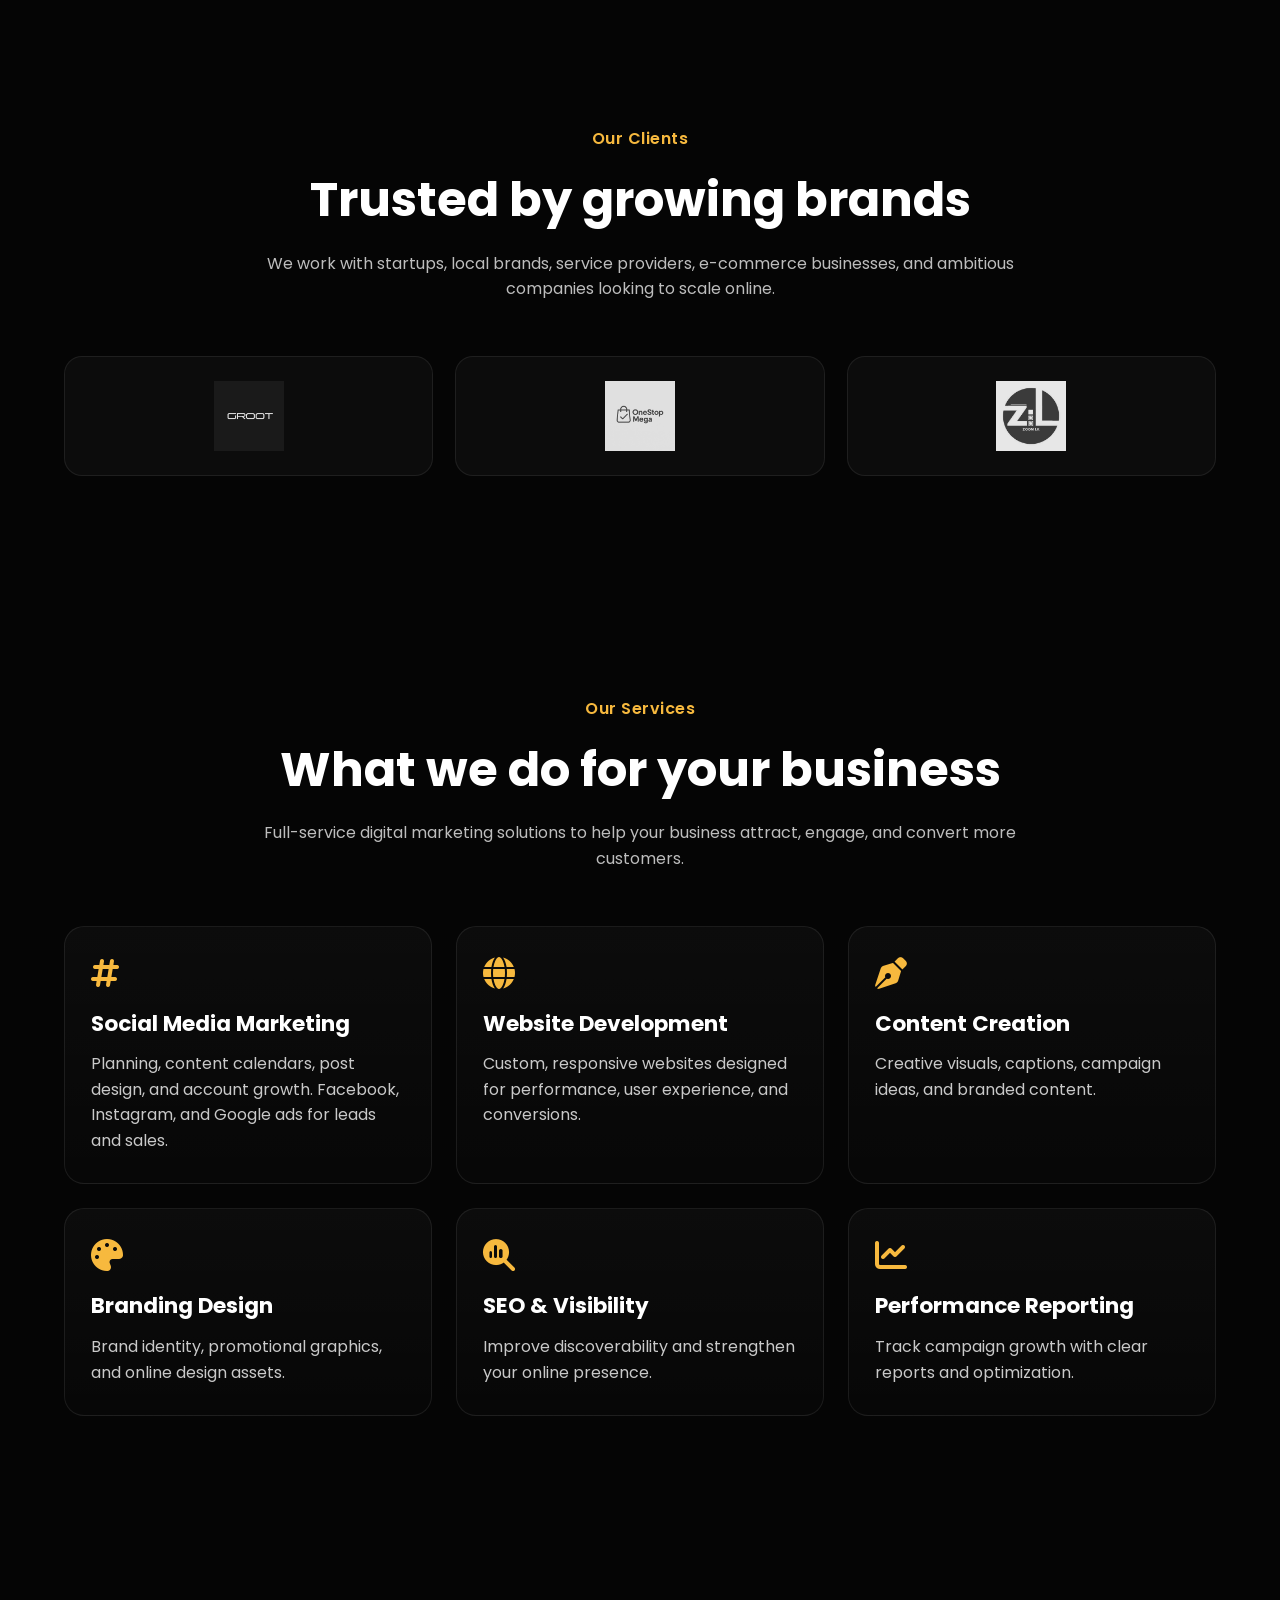
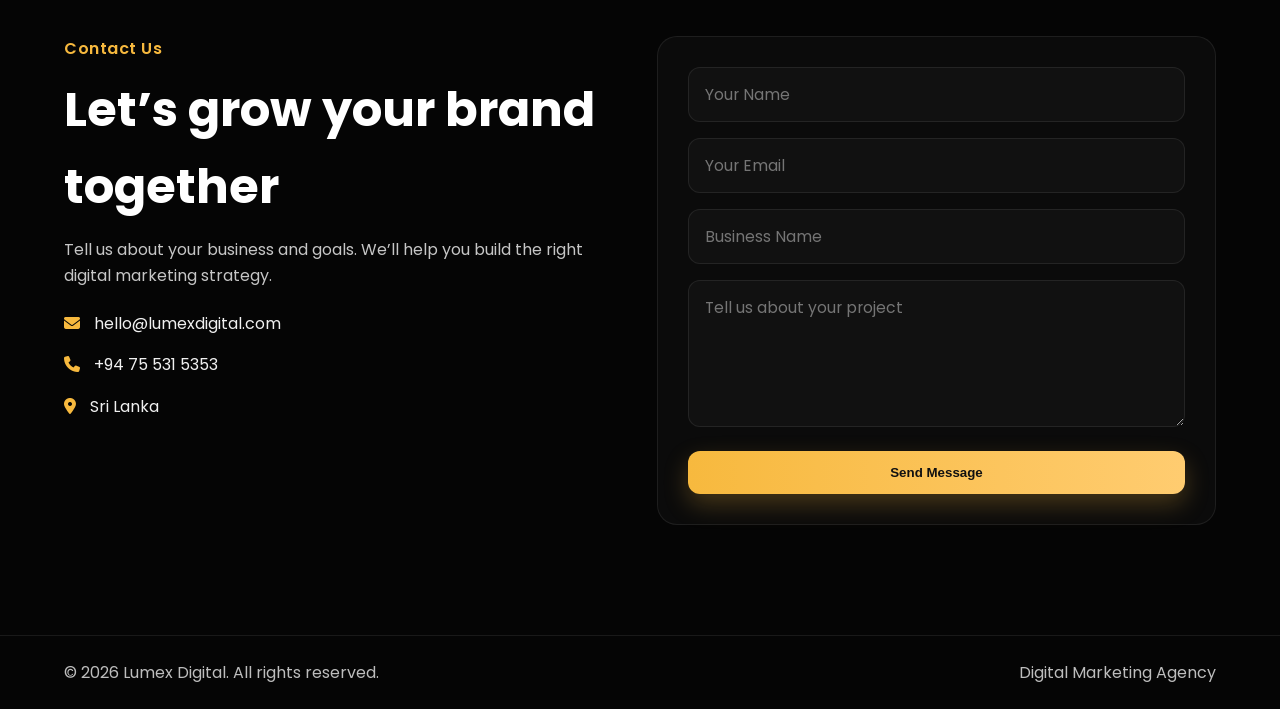
==== commit 8da1225f: "new" ====
--- a/index.html
+++ b/index.html
@@ -230,7 +230,7 @@
   </section>
 
     <!-- Team -->
-  <section class="section team" id="team">
+  <!-- <section class="section team" id="team">
     <div class="container">
       <div class="section-head reveal">
         <span class="section-tag">Our Team</span>
@@ -314,7 +314,7 @@
 
         <div class="contact-items">
           <div><i class="fa-solid fa-envelope"></i> hello@lumexdigital.com</div>
-          <div><i class="fa-solid fa-phone"></i> +94 72 781 9508</div>
+          <div><i class="fa-solid fa-phone"></i> +94 75 531 5353</div>
           <div><i class="fa-solid fa-location-dot"></i> Sri Lanka</div>
         </div>
       </div>
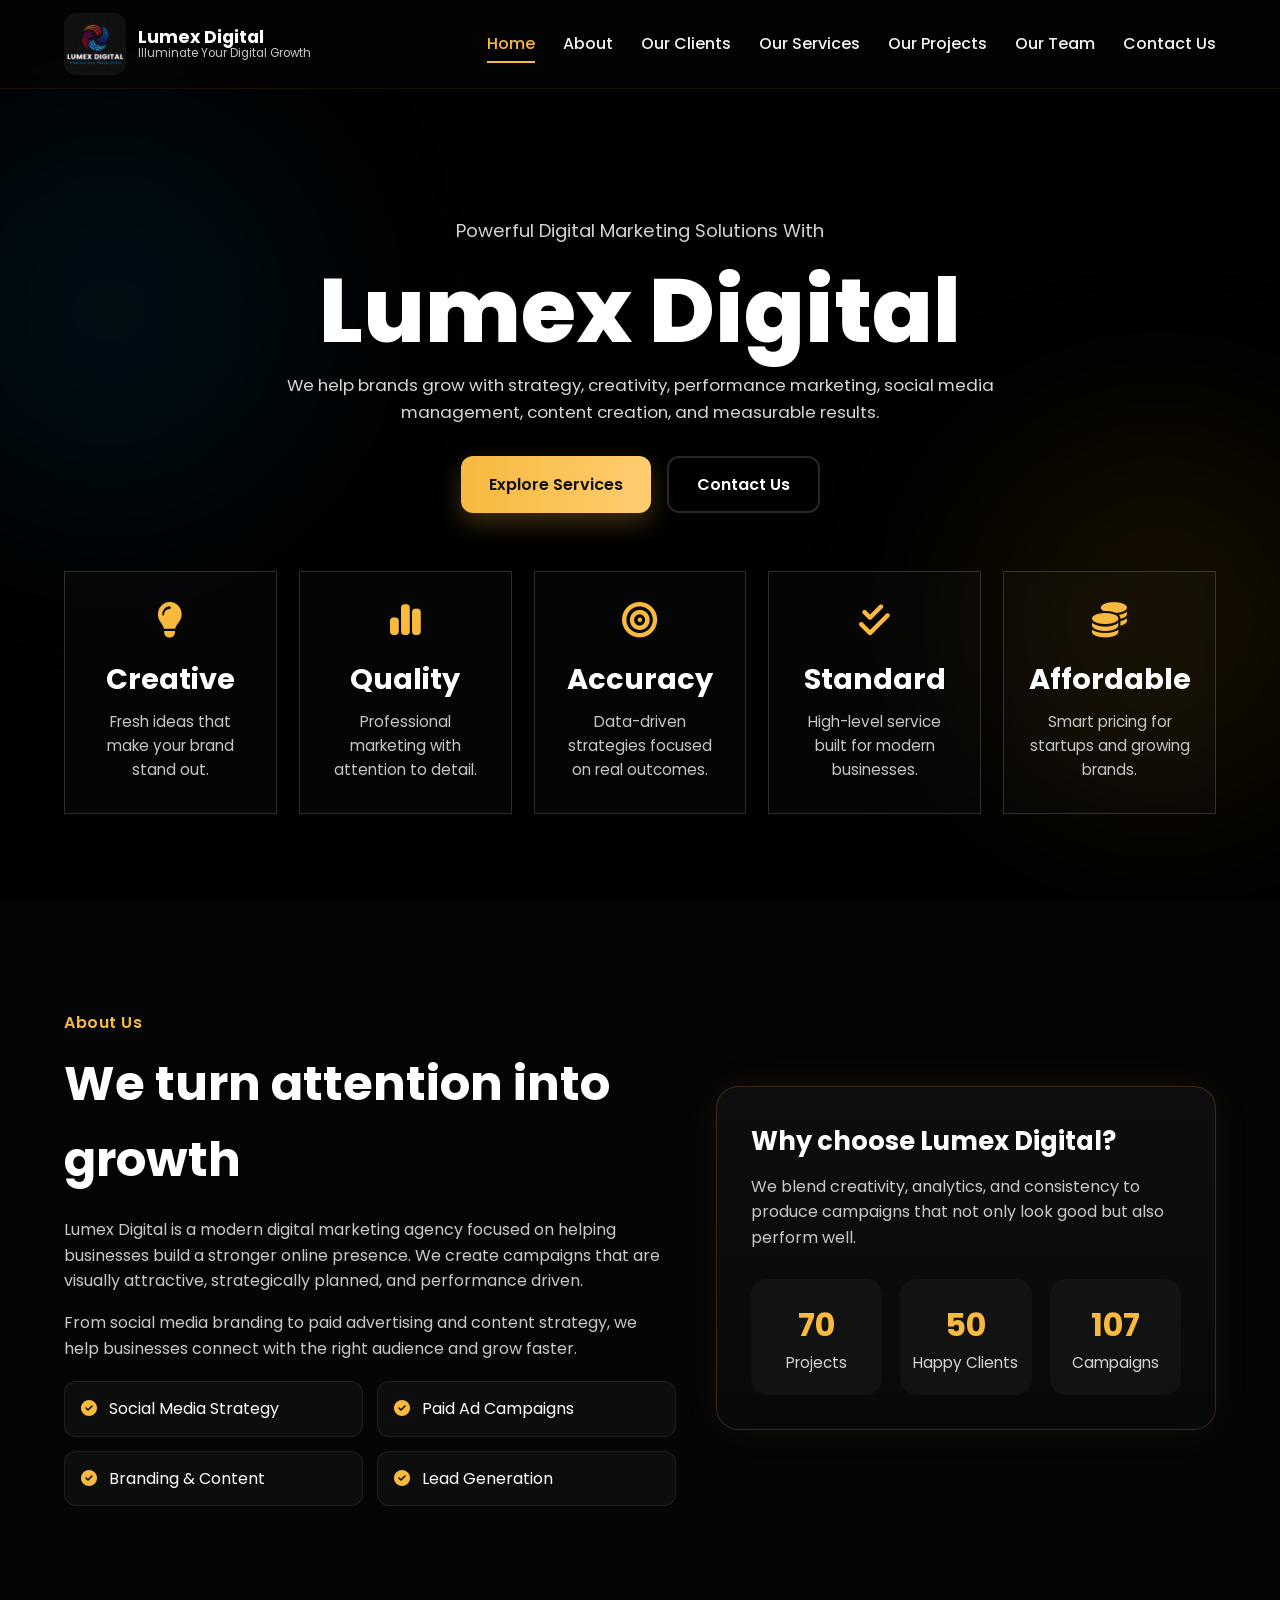
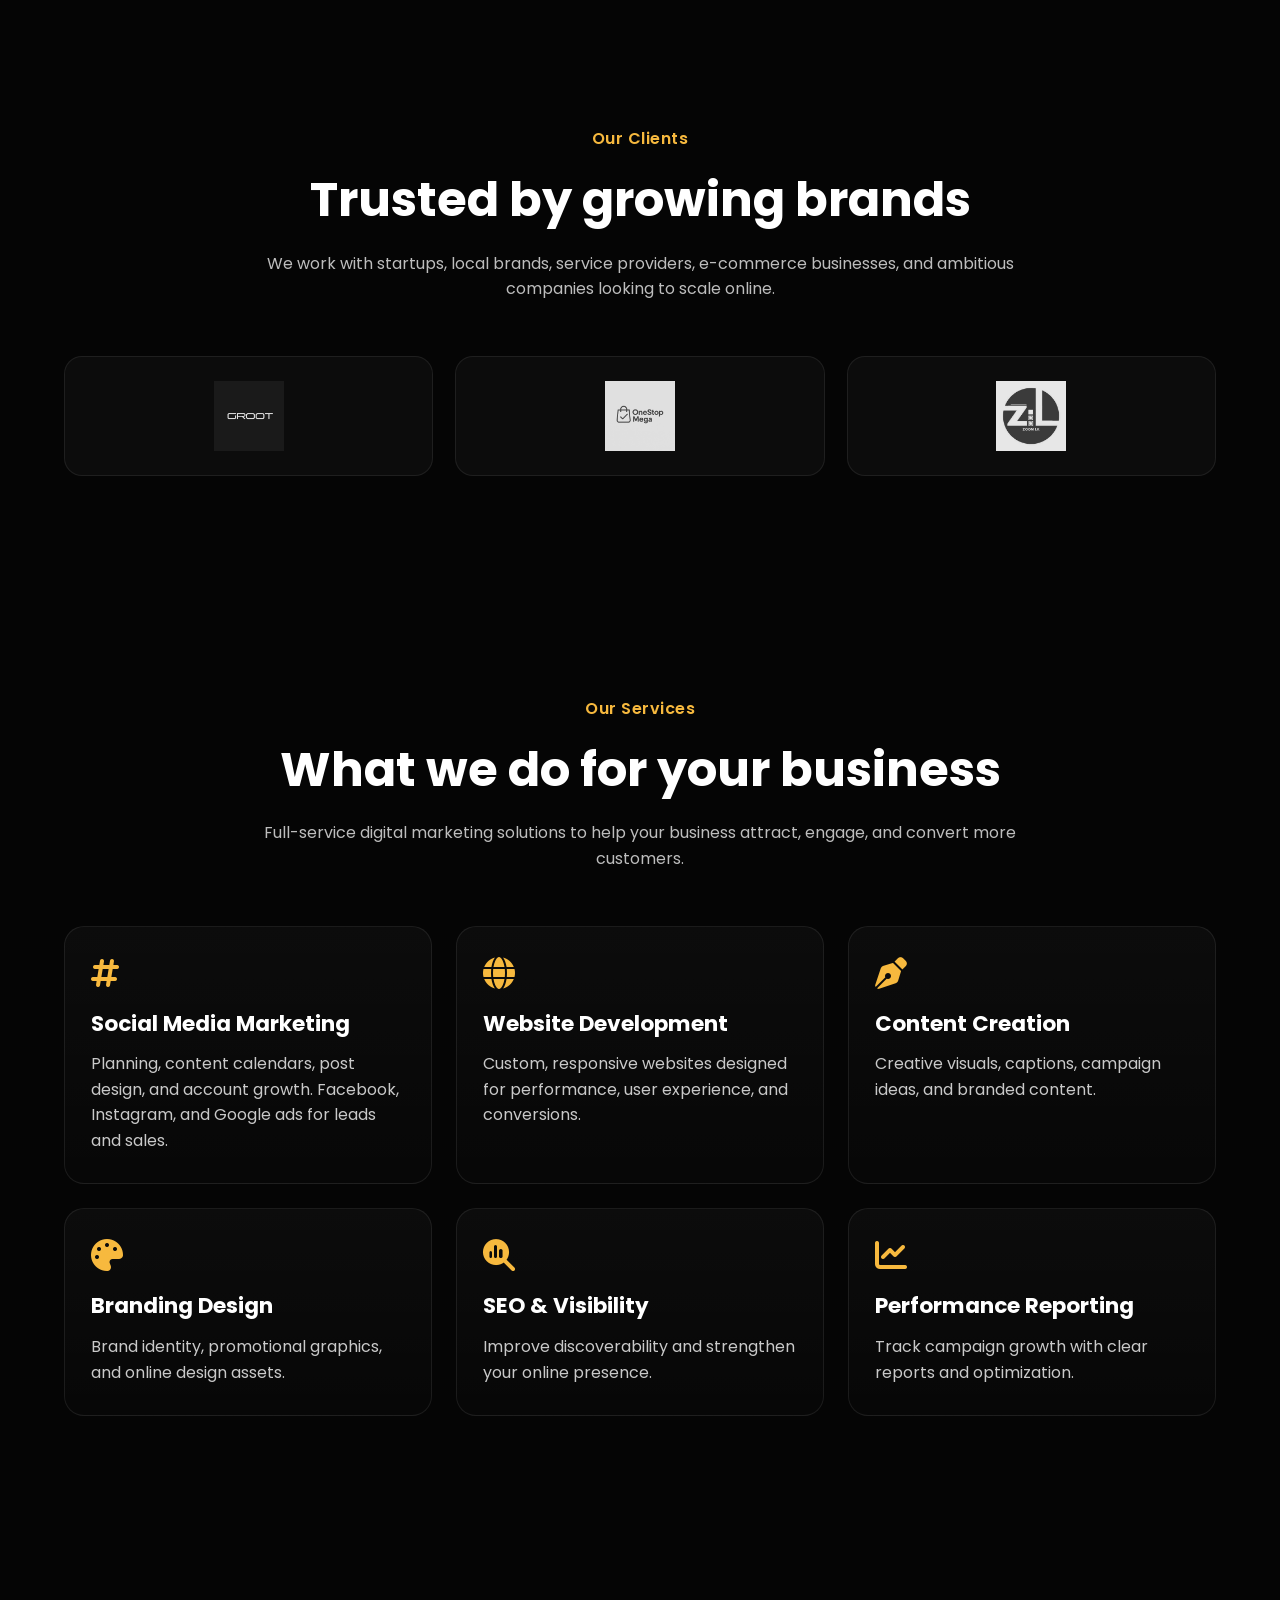
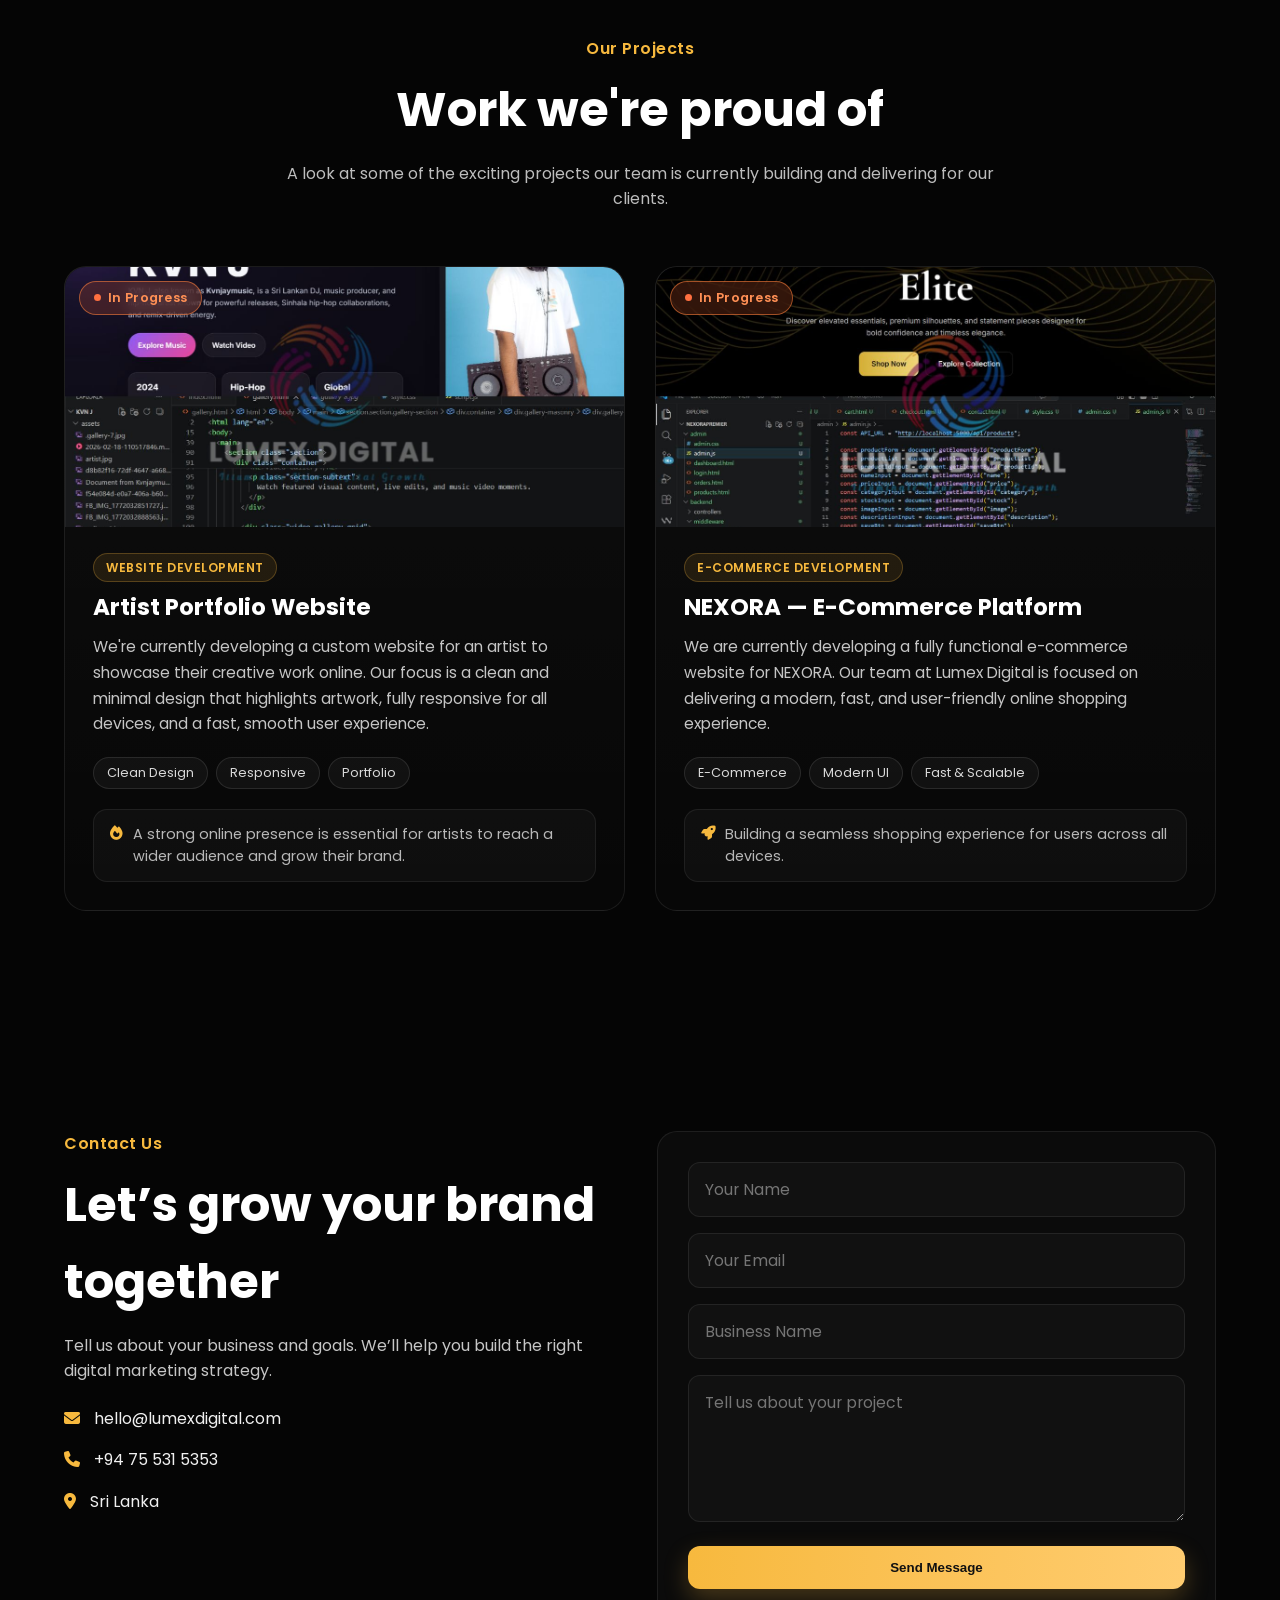
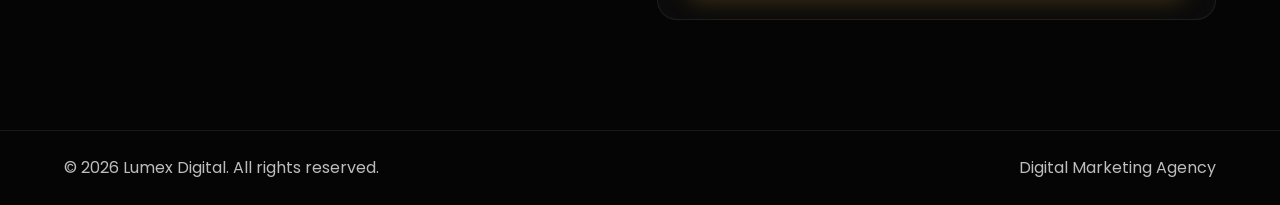
==== commit 23383511: "new" ====
--- a/index.html
+++ b/index.html
@@ -38,6 +38,7 @@
         <li><a href="#about">About</a></li>
         <li><a href="#clients">Our Clients</a></li>
         <li><a href="#services">Our Services</a></li>
+        <li><a href="#projects">Our Projects</a></li>
         <li><a href="#team">Our Team</a></li>
         <li><a href="#contact">Contact Us</a></li>
       </ul>
@@ -229,6 +230,89 @@
     </div>
   </section>
 
+  <!-- Projects -->
+  <section class="section projects" id="projects">
+    <div class="container">
+      <div class="section-head reveal">
+        <span class="section-tag">Our Projects</span>
+        <h2>Work we're proud of</h2>
+        <p>
+          A look at some of the exciting projects our team is currently building
+          and delivering for our clients.
+        </p>
+      </div>
+
+      <div class="projects-grid">
+
+        <!-- Project 1: Artist Website -->
+        <div class="project-card reveal">
+          <div class="project-image-wrap">
+            <img src="assets/1774955532446.jpg" alt="Artist Website Project" class="project-img" />
+            <div class="project-overlay">
+              <span class="project-badge badge-progress">
+                <span class="badge-dot"></span> In Progress
+              </span>
+            </div>
+          </div>
+          <div class="project-body">
+            <div class="project-meta">
+              <span class="project-type">Website Development</span>
+            </div>
+            <h3>Artist Portfolio Website</h3>
+            <p>
+              We're currently developing a custom website for an artist to showcase
+              their creative work online. Our focus is a clean and minimal design
+              that highlights artwork, fully responsive for all devices, and a fast,
+              smooth user experience.
+            </p>
+            <div class="project-tags">
+              <span>Clean Design</span>
+              <span>Responsive</span>
+              <span>Portfolio</span>
+            </div>
+            <div class="project-status">
+              <i class="fa-solid fa-fire"></i>
+              <span>A strong online presence is essential for artists to reach a wider audience and grow their brand.</span>
+            </div>
+          </div>
+        </div>
+
+        <!-- Project 2: NEXORA E-Commerce -->
+        <div class="project-card reveal">
+          <div class="project-image-wrap">
+            <img src="assets/1775497147407.jpg" alt="NEXORA E-Commerce Project" class="project-img" />
+            <div class="project-overlay">
+              <span class="project-badge badge-progress">
+                <span class="badge-dot"></span> In Progress
+              </span>
+            </div>
+          </div>
+          <div class="project-body">
+            <div class="project-meta">
+              <span class="project-type">E-Commerce Development</span>
+            </div>
+            <h3>NEXORA — E-Commerce Platform</h3>
+            <p>
+              We are currently developing a fully functional e-commerce website for
+              NEXORA. Our team at Lumex Digital is focused on delivering a modern,
+              fast, and user-friendly online shopping experience.
+            </p>
+            <div class="project-tags">
+              <span>E-Commerce</span>
+              <span>Modern UI</span>
+              <span>Fast & Scalable</span>
+            </div>
+            <div class="project-status">
+              <i class="fa-solid fa-rocket"></i>
+              <span>Building a seamless shopping experience for users across all devices.</span>
+            </div>
+          </div>
+        </div>
+
+      </div>
+    </div>
+  </section>
+
     <!-- Team -->
   <!-- <section class="section team" id="team">
     <div class="container">
--- a/style.css
+++ b/style.css
@@ -650,6 +650,160 @@
   width: 100%;
 }
 
+/* Projects */
+.projects-grid {
+  display: grid;
+  grid-template-columns: repeat(2, 1fr);
+  gap: 30px;
+}
+
+.project-card {
+  background: linear-gradient(180deg, rgba(255,255,255,0.04), rgba(255,255,255,0.01));
+  border: 1px solid rgba(255,255,255,0.08);
+  border-radius: 22px;
+  overflow: hidden;
+  transition: 0.4s ease;
+}
+
+.project-card:hover {
+  transform: translateY(-10px);
+  border-color: rgba(247, 185, 62, 0.45);
+  box-shadow: 0 24px 50px rgba(0, 0, 0, 0.35);
+}
+
+.project-image-wrap {
+  position: relative;
+  width: 100%;
+  height: 260px;
+  overflow: hidden;
+}
+
+.project-img {
+  width: 100%;
+  height: 100%;
+  object-fit: cover;
+  display: block;
+  transition: 0.5s ease;
+}
+
+.project-card:hover .project-img {
+  transform: scale(1.06);
+}
+
+.project-overlay {
+  position: absolute;
+  top: 14px;
+  left: 14px;
+  z-index: 2;
+}
+
+.project-badge {
+  display: inline-flex;
+  align-items: center;
+  gap: 7px;
+  padding: 6px 14px;
+  border-radius: 30px;
+  font-size: 0.8rem;
+  font-weight: 600;
+  letter-spacing: 0.3px;
+  backdrop-filter: blur(8px);
+}
+
+.badge-progress {
+  background: rgba(255, 100, 50, 0.18);
+  border: 1px solid rgba(255, 130, 60, 0.55);
+  color: #ff9055;
+}
+
+.badge-dot {
+  width: 7px;
+  height: 7px;
+  border-radius: 50%;
+  background: #ff7040;
+  display: inline-block;
+  animation: pulseDot 1.4s ease-in-out infinite;
+}
+
+@keyframes pulseDot {
+  0%, 100% { opacity: 1; transform: scale(1); }
+  50% { opacity: 0.5; transform: scale(0.7); }
+}
+
+.project-body {
+  padding: 26px 28px 28px;
+}
+
+.project-meta {
+  margin-bottom: 10px;
+}
+
+.project-type {
+  display: inline-block;
+  background: rgba(247, 185, 62, 0.1);
+  border: 1px solid rgba(247, 185, 62, 0.25);
+  color: #f7b93e;
+  font-size: 0.76rem;
+  font-weight: 600;
+  padding: 4px 12px;
+  border-radius: 20px;
+  letter-spacing: 0.5px;
+  text-transform: uppercase;
+}
+
+.project-body h3 {
+  font-size: 1.45rem;
+  margin-bottom: 12px;
+  line-height: 1.3;
+}
+
+.project-body p {
+  color: #c5c5c5;
+  font-size: 0.97rem;
+  margin-bottom: 20px;
+  line-height: 1.65;
+}
+
+.project-tags {
+  display: flex;
+  flex-wrap: wrap;
+  gap: 8px;
+  margin-bottom: 20px;
+}
+
+.project-tags span {
+  background: rgba(255,255,255,0.04);
+  border: 1px solid rgba(255,255,255,0.1);
+  color: #d8d8d8;
+  font-size: 0.8rem;
+  padding: 5px 13px;
+  border-radius: 20px;
+  transition: 0.25s ease;
+}
+
+.project-card:hover .project-tags span {
+  border-color: rgba(247, 185, 62, 0.3);
+  color: #f7b93e;
+}
+
+.project-status {
+  display: flex;
+  align-items: flex-start;
+  gap: 10px;
+  background: rgba(255, 255, 255, 0.03);
+  border: 1px solid rgba(255,255,255,0.07);
+  border-radius: 14px;
+  padding: 14px 16px;
+  font-size: 0.9rem;
+  color: #b8b8b8;
+  line-height: 1.5;
+}
+
+.project-status i {
+  color: #f7b93e;
+  margin-top: 2px;
+  flex-shrink: 0;
+}
+
 /* Footer */
 .footer {
   border-top: 1px solid rgba(255,255,255,0.08);
@@ -696,7 +850,8 @@
   }
 
   .services-grid,
-  .clients-grid {
+  .clients-grid,
+  .projects-grid {
     grid-template-columns: repeat(2, 1fr);
   }
 
@@ -769,6 +924,7 @@
   .feature-cards,
   .services-grid,
   .clients-grid,
+  .projects-grid,
   .mini-stats {
     grid-template-columns: 1fr;
   }
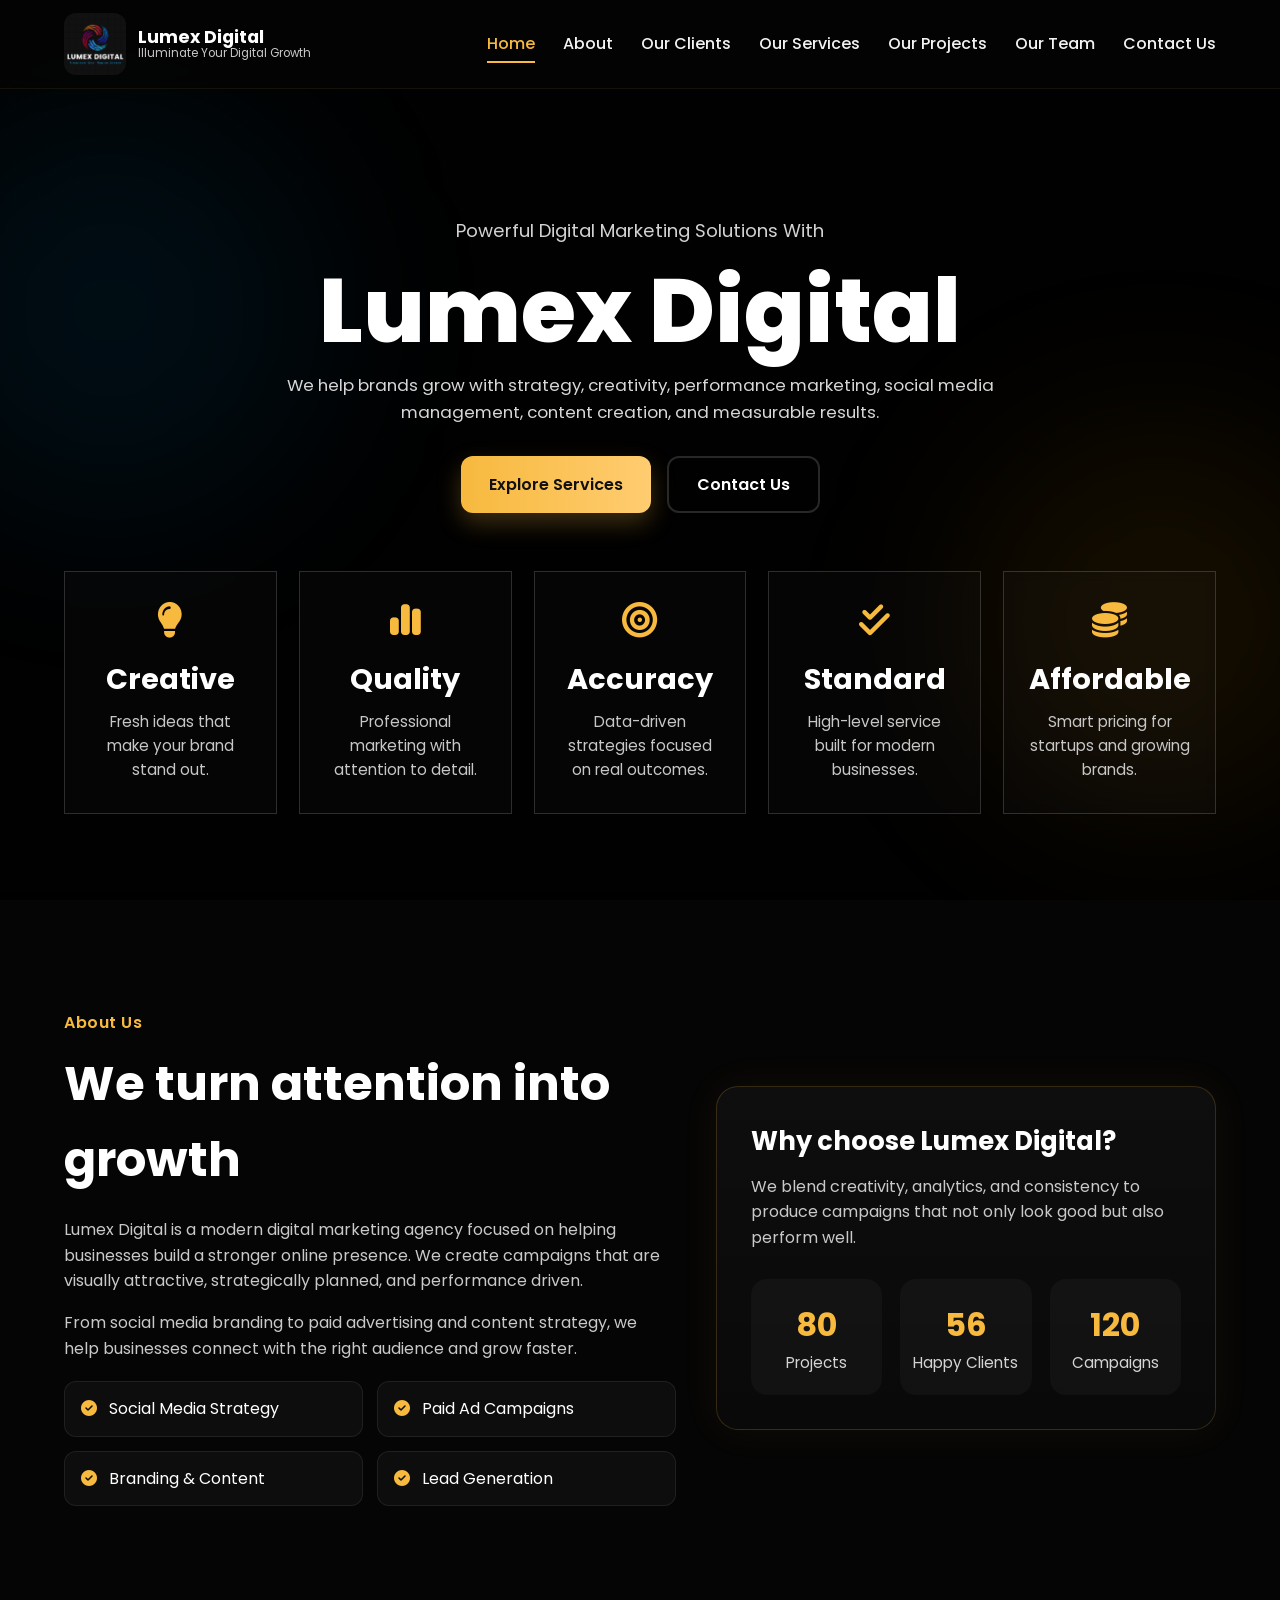
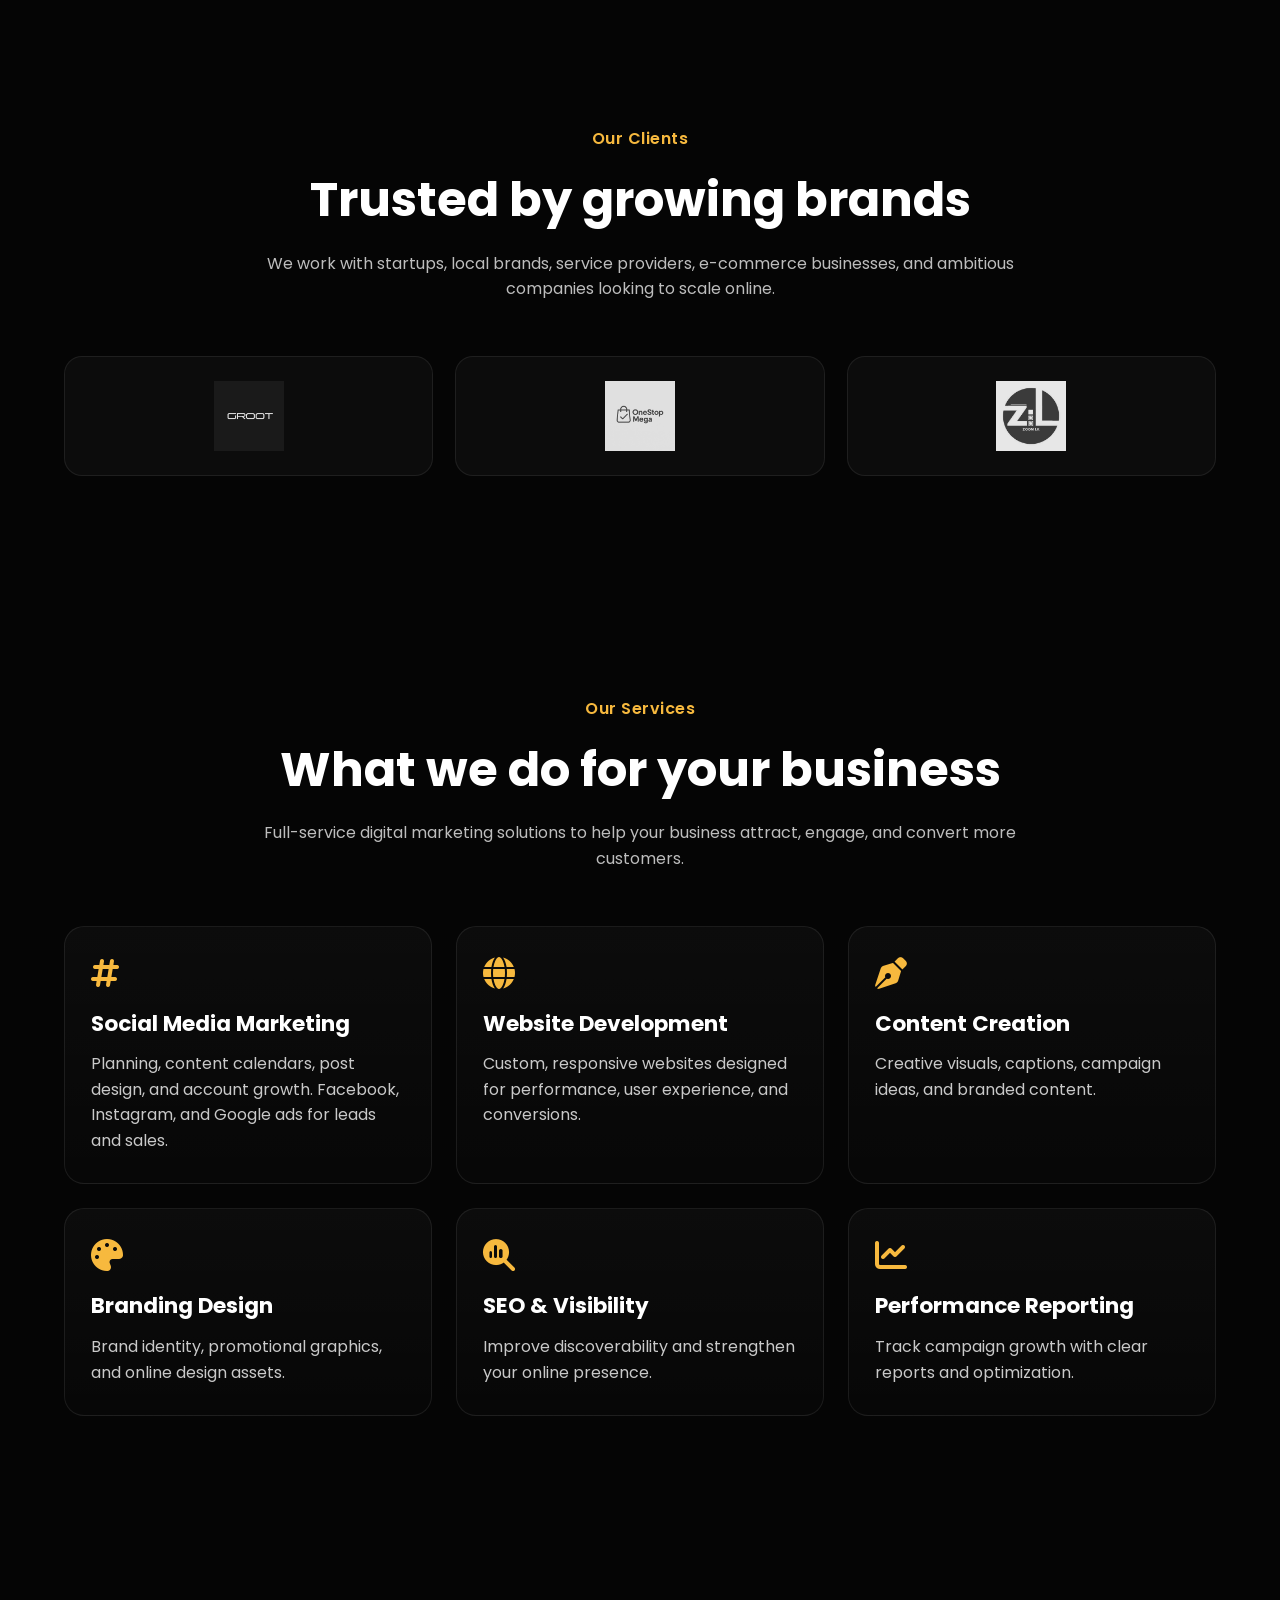
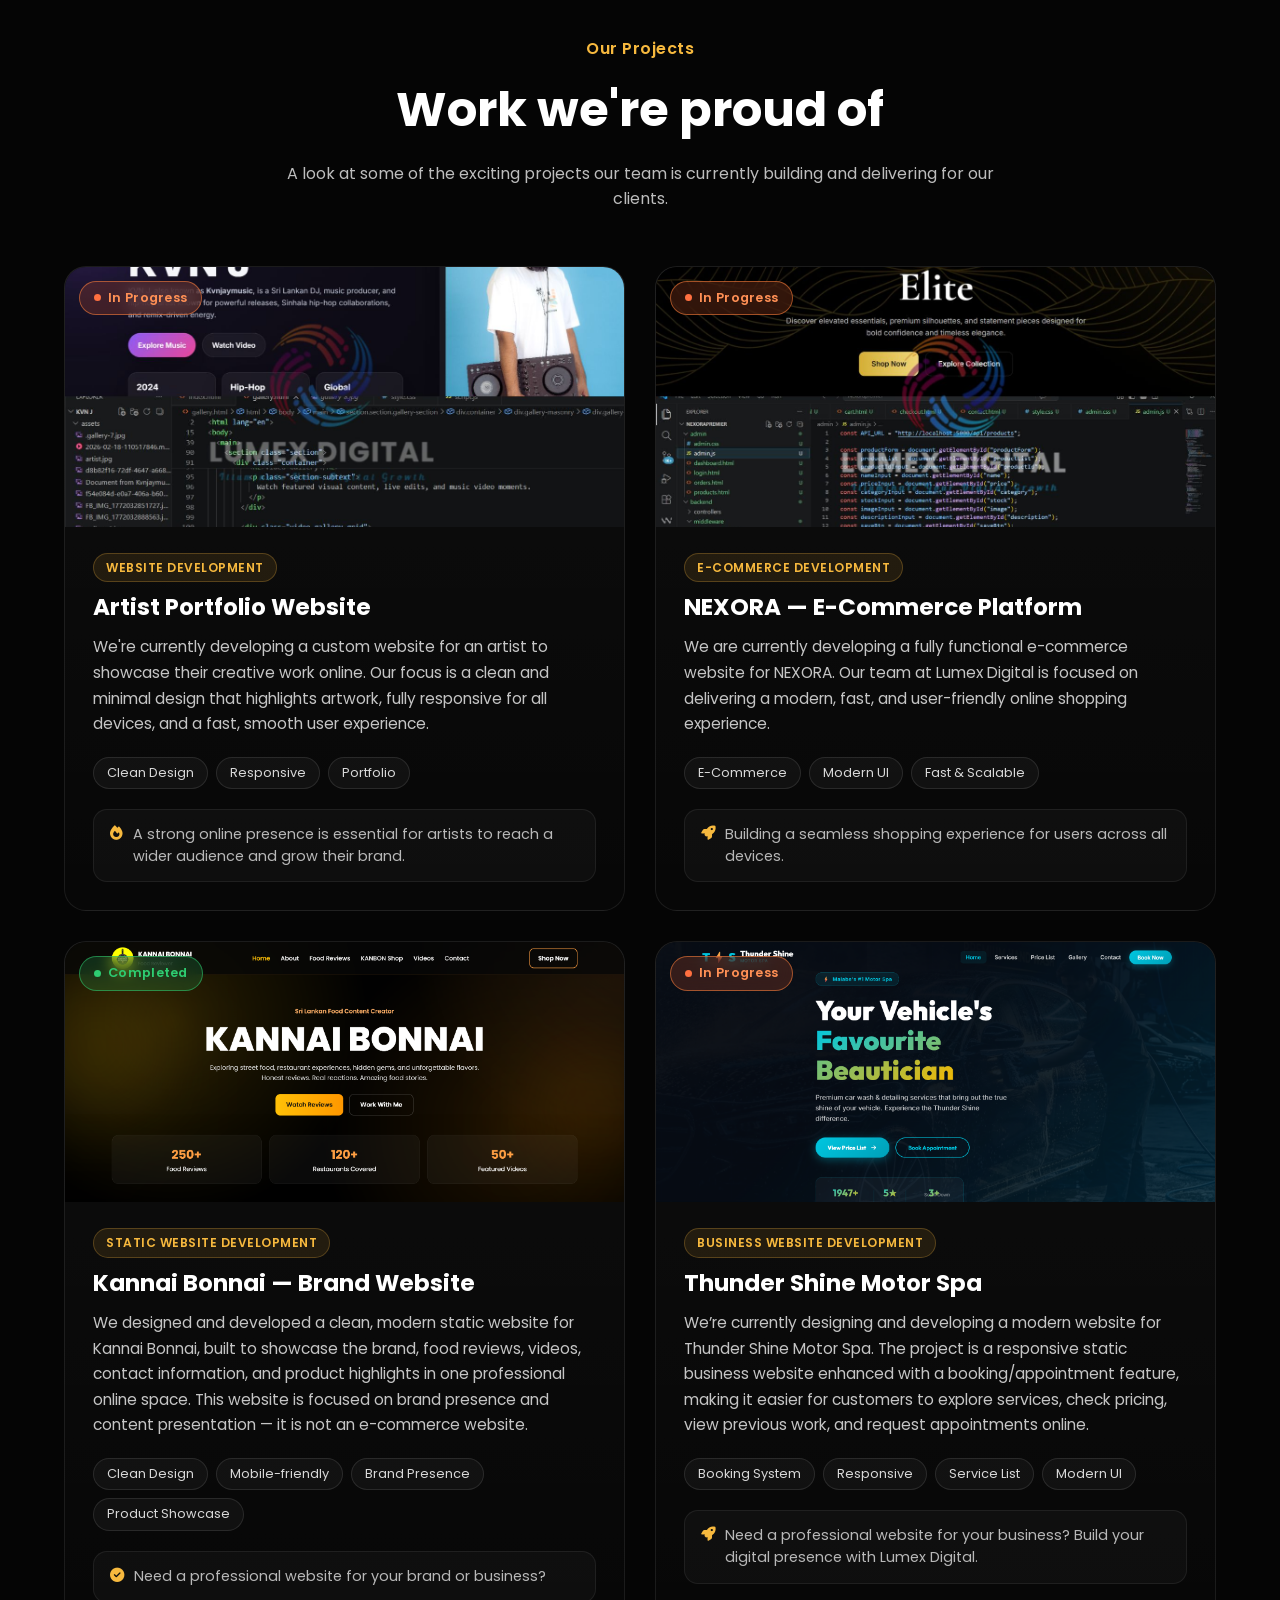
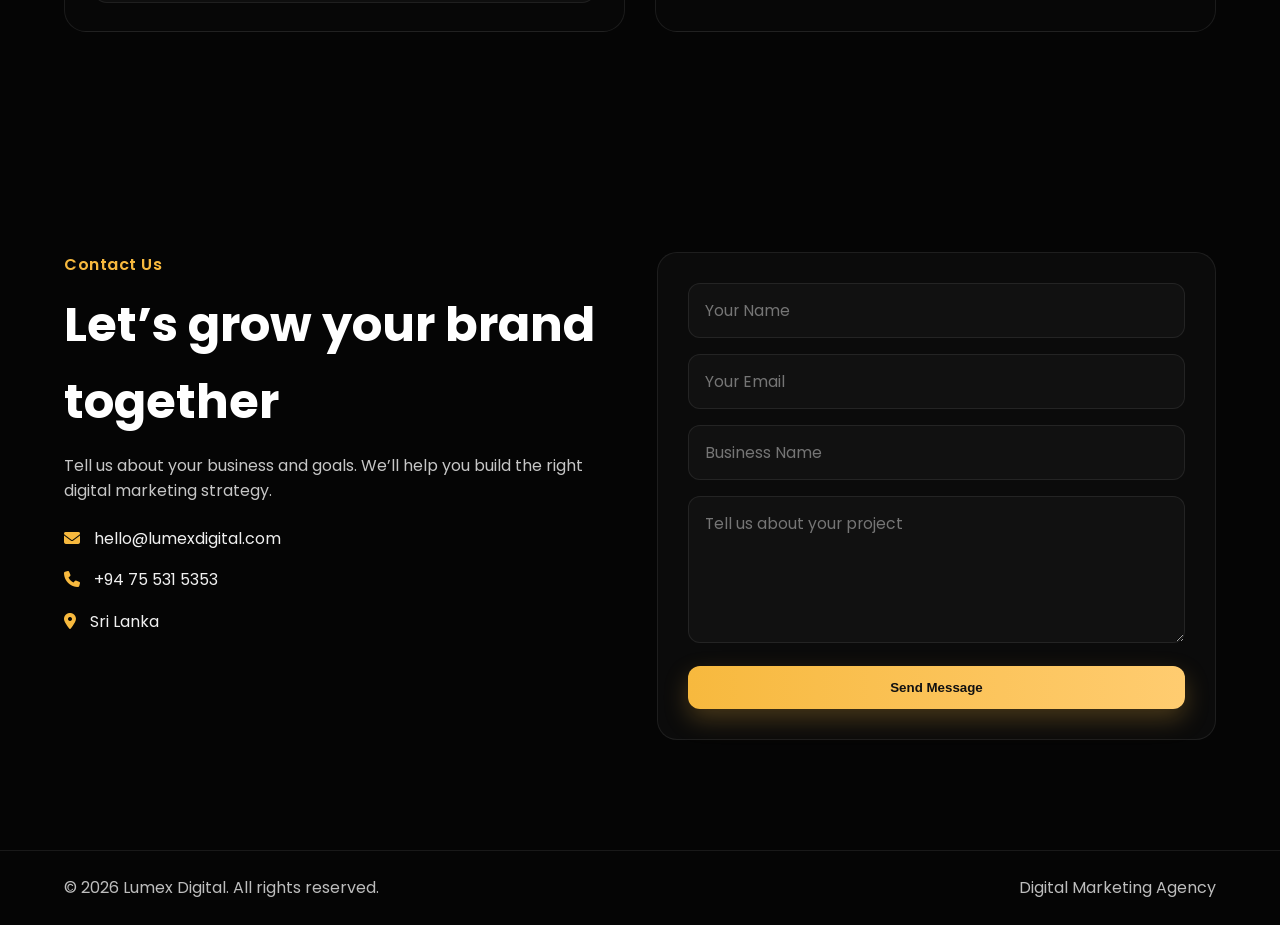
==== commit c0920d7e: "new" ====
--- a/index.html
+++ b/index.html
@@ -309,6 +309,68 @@
           </div>
         </div>
 
+        <!-- Project 3: Kannai Bonnai -->
+        <div class="project-card reveal">
+          <div class="project-image-wrap">
+            <img src="assets/Screenshot 2026-09-23 190146.png" alt="Kannai Bonnai Project" class="project-img" />
+            <div class="project-overlay">
+              <span class="project-badge badge-completed">
+                <span class="badge-dot-completed"></span> Completed
+              </span>
+            </div>
+          </div>
+          <div class="project-body">
+            <div class="project-meta">
+              <span class="project-type">Static Website Development</span>
+            </div>
+            <h3>Kannai Bonnai — Brand Website</h3>
+            <p>
+              We designed and developed a clean, modern static website for Kannai Bonnai, built to showcase the brand, food reviews, videos, contact information, and product highlights in one professional online space. This website is focused on brand presence and content presentation — it is not an e-commerce website.
+            </p>
+            <div class="project-tags">
+              <span>Clean Design</span>
+              <span>Mobile-friendly</span>
+              <span>Brand Presence</span>
+              <span>Product Showcase</span>
+            </div>
+            <div class="project-status">
+              <i class="fa-solid fa-check-circle"></i>
+              <span>Need a professional website for your brand or business?</span>
+            </div>
+          </div>
+        </div>
+
+        <!-- Project 4: Thunder Shine Motor Spa -->
+        <div class="project-card reveal">
+          <div class="project-image-wrap">
+            <img src="assets/Screenshot 2026-09-23 190547.png" alt="Thunder Shine Motor Spa Project" class="project-img" />
+            <div class="project-overlay">
+              <span class="project-badge badge-progress">
+                <span class="badge-dot"></span> In Progress
+              </span>
+            </div>
+          </div>
+          <div class="project-body">
+            <div class="project-meta">
+              <span class="project-type">Business Website Development</span>
+            </div>
+            <h3>Thunder Shine Motor Spa</h3>
+            <p>
+              We’re currently designing and developing a modern website for Thunder Shine Motor Spa. The project is a responsive static business website enhanced with a booking/appointment feature, making it easier for customers to explore services, check pricing, view previous work, and request appointments online.
+            </p>
+            <div class="project-tags">
+              <span>Booking System</span>
+              <span>Responsive</span>
+              <span>Service List</span>
+              <span>Modern UI</span>
+            </div>
+            <div class="project-status">
+              <i class="fa-solid fa-rocket"></i>
+              <span>Need a professional website for your business? Build your digital presence with Lumex Digital.</span>
+            </div>
+          </div>
+        </div>
+
       </div>
     </div>
   </section>
--- a/style.css
+++ b/style.css
@@ -715,6 +715,20 @@
   color: #ff9055;
 }
 
+.badge-completed {
+  background: rgba(46, 204, 113, 0.18);
+  border: 1px solid rgba(46, 204, 113, 0.55);
+  color: #2ecc71;
+}
+
+.badge-dot-completed {
+  width: 7px;
+  height: 7px;
+  border-radius: 50%;
+  background: #2ecc71;
+  display: inline-block;
+}
+
 .badge-dot {
   width: 7px;
   height: 7px;
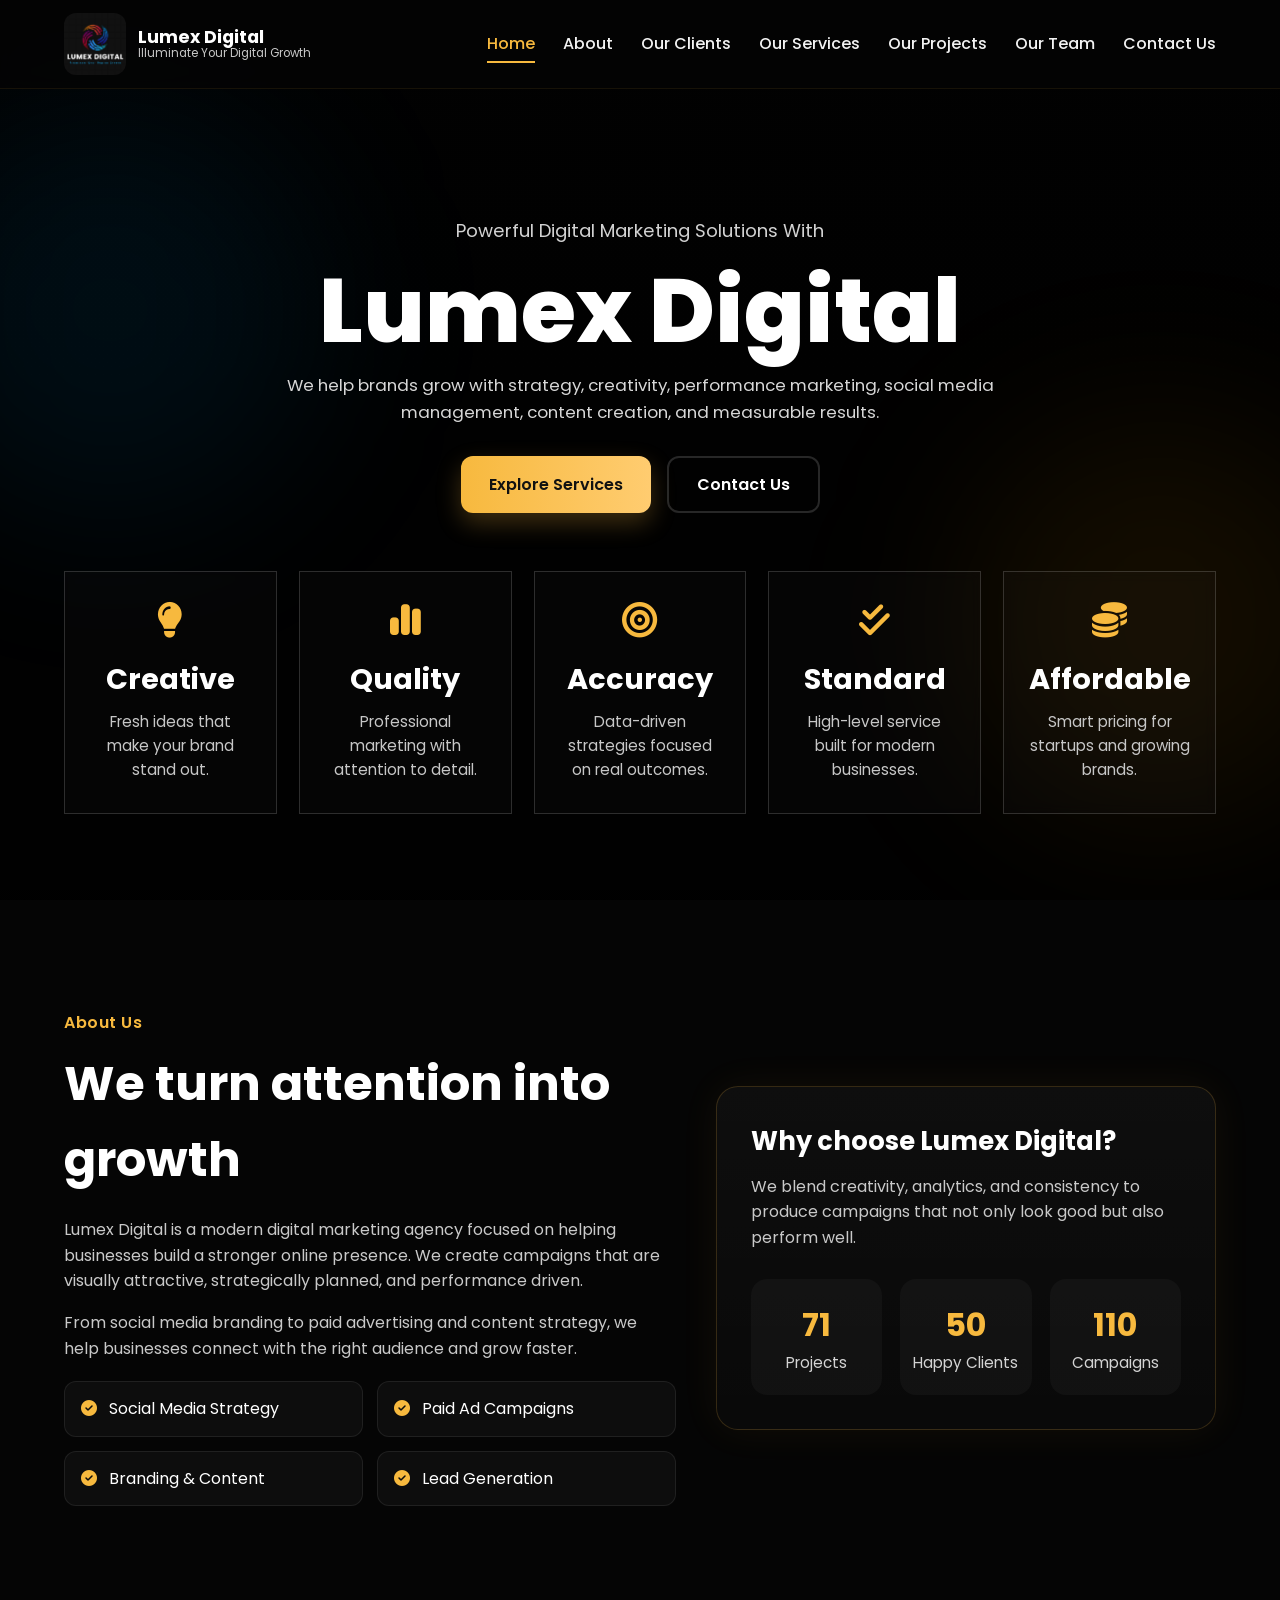
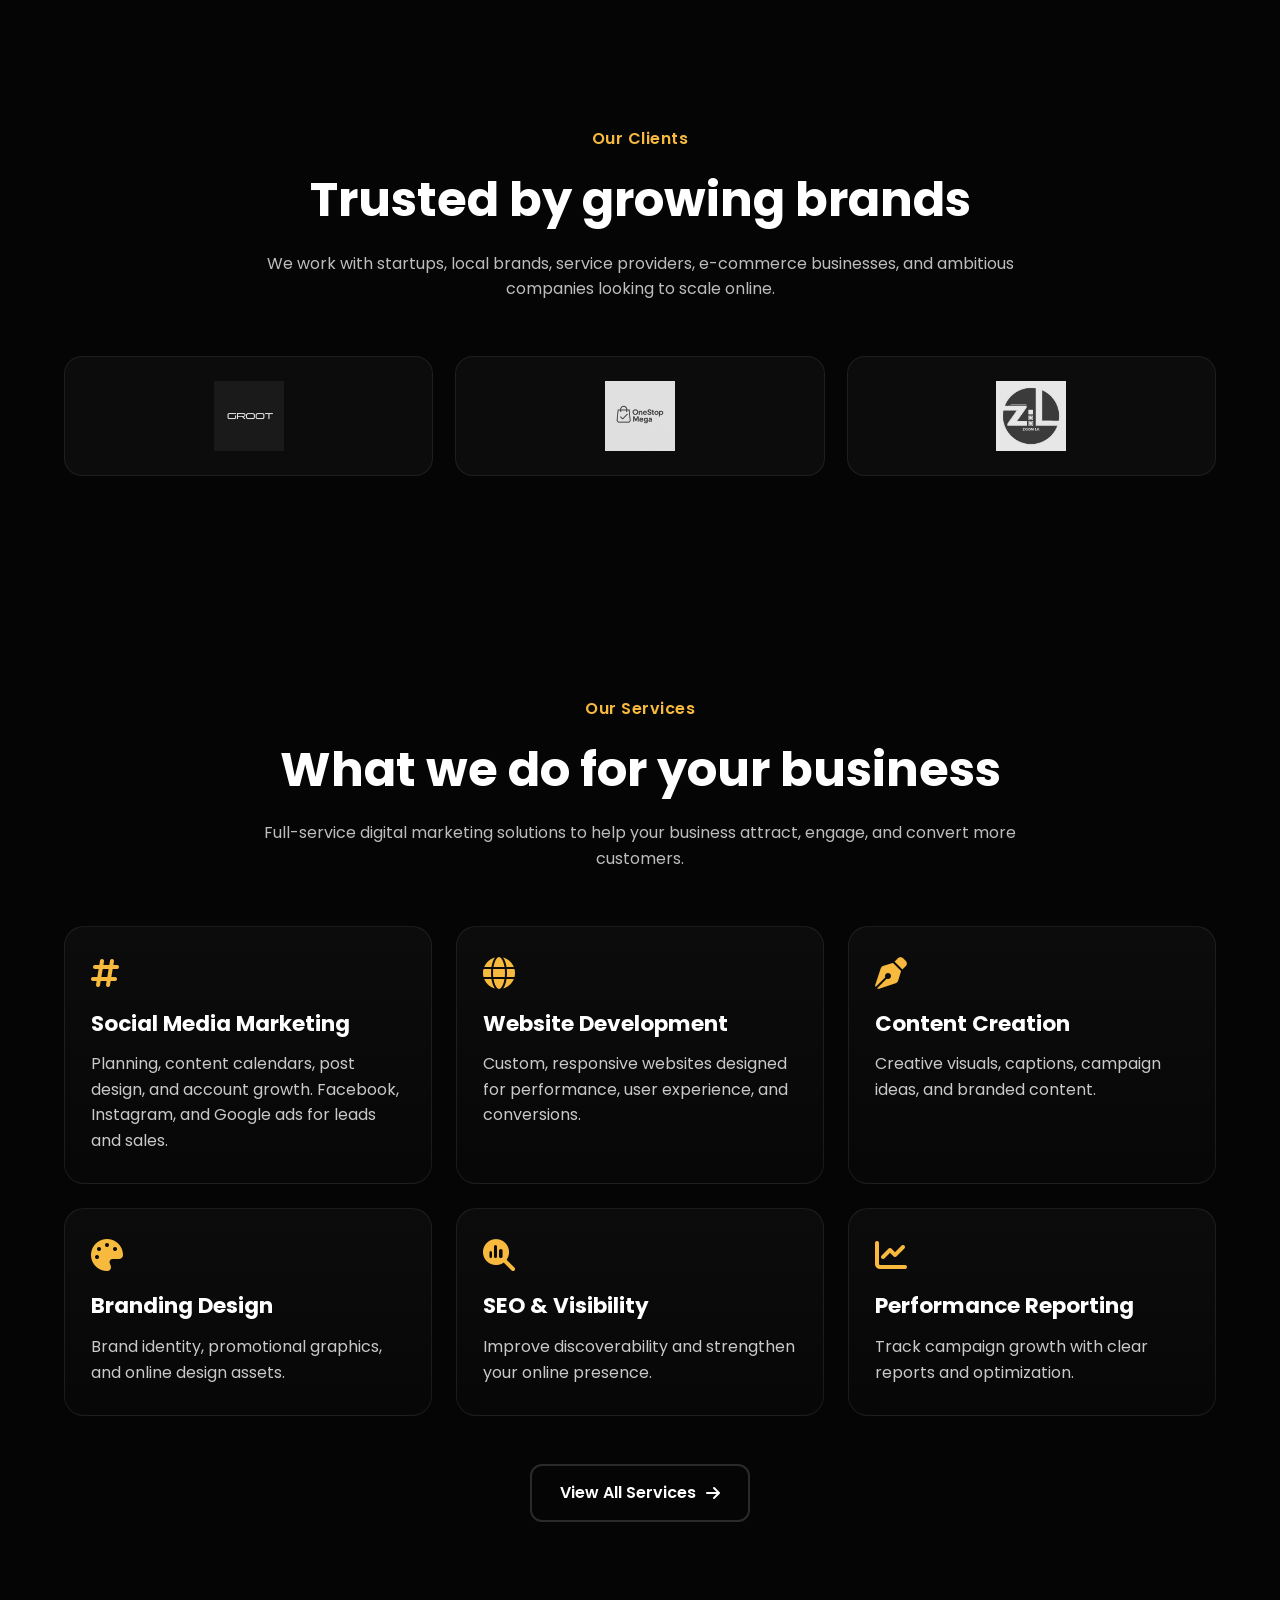
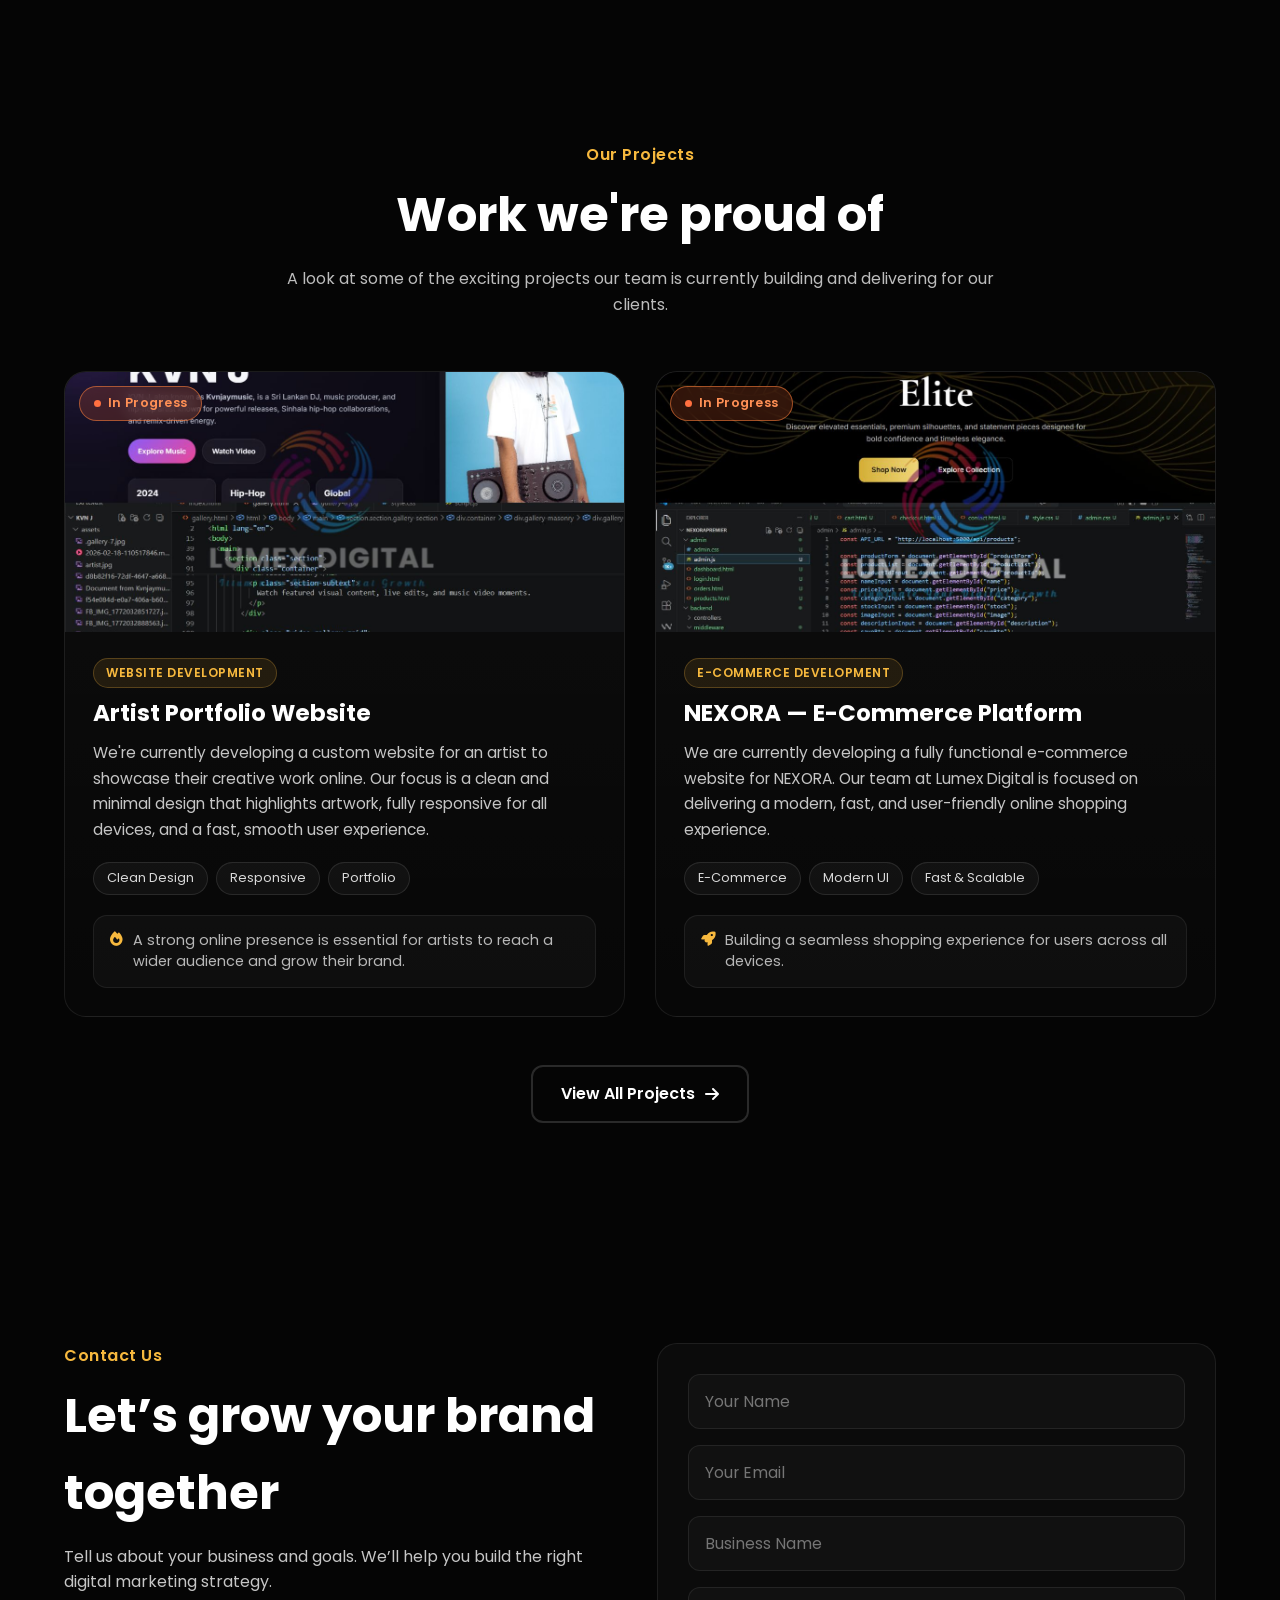
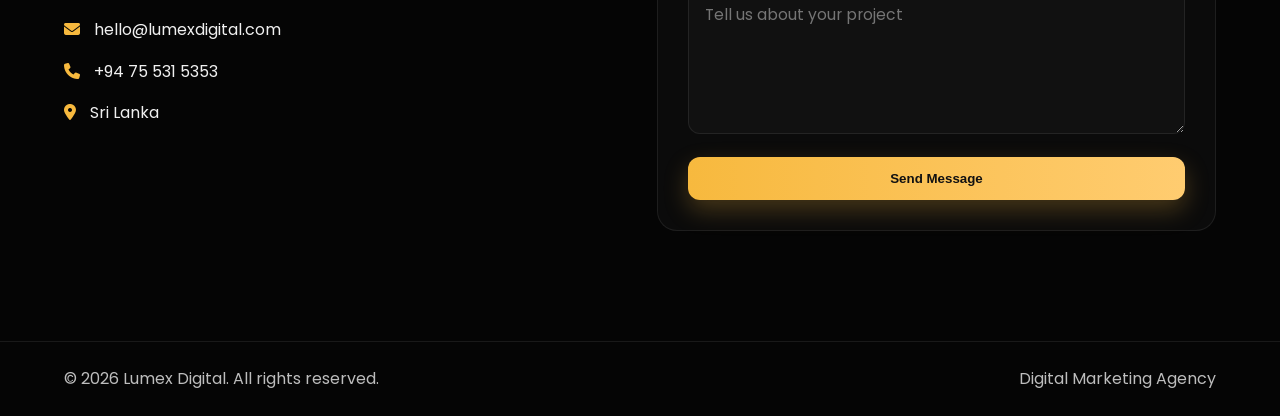
==== commit 6525a421: "new pages" ====
--- a/index.html
+++ b/index.html
@@ -37,9 +37,9 @@
         <li><a href="#home" class="active">Home</a></li>
         <li><a href="#about">About</a></li>
         <li><a href="#clients">Our Clients</a></li>
-        <li><a href="#services">Our Services</a></li>
-        <li><a href="#projects">Our Projects</a></li>
-        <li><a href="#team">Our Team</a></li>
+        <li><a href="services.html">Our Services</a></li>
+        <li><a href="projects.html">Our Projects</a></li>
+        <li><a href="team.html">Our Team</a></li>
         <li><a href="#contact">Contact Us</a></li>
       </ul>
 
@@ -58,7 +58,7 @@
       </p>
 
       <div class="hero-buttons">
-        <a href="#services" class="btn btn-primary">Explore Services</a>
+        <a href="services.html" class="btn btn-primary">Explore Services</a>
         <a href="#contact" class="btn btn-secondary">Contact Us</a>
       </div>
 
@@ -227,6 +227,9 @@
           <p>Track campaign growth with clear reports and optimization.</p>
         </div>
       </div>
+      <div class="section-cta-wrap">
+        <a href="services.html" class="btn btn-secondary section-view-all">View All Services <i class="fa-solid fa-arrow-right"></i></a>
+      </div>
     </div>
   </section>
 
@@ -308,141 +311,9 @@
             </div>
           </div>
         </div>
-
-        <!-- Project 3: Kannai Bonnai -->
-        <div class="project-card reveal">
-          <div class="project-image-wrap">
-            <img src="assets/Screenshot 2026-09-23 190146.png" alt="Kannai Bonnai Project" class="project-img" />
-            <div class="project-overlay">
-              <span class="project-badge badge-completed">
-                <span class="badge-dot-completed"></span> Completed
-              </span>
-            </div>
-          </div>
-          <div class="project-body">
-            <div class="project-meta">
-              <span class="project-type">Static Website Development</span>
-            </div>
-            <h3>Kannai Bonnai — Brand Website</h3>
-            <p>
-              We designed and developed a clean, modern static website for Kannai Bonnai, built to showcase the brand, food reviews, videos, contact information, and product highlights in one professional online space. This website is focused on brand presence and content presentation — it is not an e-commerce website.
-            </p>
-            <div class="project-tags">
-              <span>Clean Design</span>
-              <span>Mobile-friendly</span>
-              <span>Brand Presence</span>
-              <span>Product Showcase</span>
-            </div>
-            <div class="project-status">
-              <i class="fa-solid fa-check-circle"></i>
-              <span>Need a professional website for your brand or business?</span>
-            </div>
-          </div>
-        </div>
-
-        <!-- Project 4: Thunder Shine Motor Spa -->
-        <div class="project-card reveal">
-          <div class="project-image-wrap">
-            <img src="assets/Screenshot 2026-09-23 190547.png" alt="Thunder Shine Motor Spa Project" class="project-img" />
-            <div class="project-overlay">
-              <span class="project-badge badge-progress">
-                <span class="badge-dot"></span> In Progress
-              </span>
-            </div>
-          </div>
-          <div class="project-body">
-            <div class="project-meta">
-              <span class="project-type">Business Website Development</span>
-            </div>
-            <h3>Thunder Shine Motor Spa</h3>
-            <p>
-              We’re currently designing and developing a modern website for Thunder Shine Motor Spa. The project is a responsive static business website enhanced with a booking/appointment feature, making it easier for customers to explore services, check pricing, view previous work, and request appointments online.
-            </p>
-            <div class="project-tags">
-              <span>Booking System</span>
-              <span>Responsive</span>
-              <span>Service List</span>
-              <span>Modern UI</span>
-            </div>
-            <div class="project-status">
-              <i class="fa-solid fa-rocket"></i>
-              <span>Need a professional website for your business? Build your digital presence with Lumex Digital.</span>
-            </div>
-          </div>
-        </div>
-
-      </div>
-    </div>
-  </section>
-
-    <!-- Team -->
-  <!-- <section class="section team" id="team">
-    <div class="container">
-      <div class="section-head reveal">
-        <span class="section-tag">Our Team</span>
-        <h2>Meet the people behind Lumex Digital</h2>
-        <p>
-          Our team combines creativity, strategy, and digital expertise to help
-          brands grow faster and smarter online.
-        </p>
-      </div>
-
-      <div class="team-row">
-        <div class="team-card reveal">
-          <div class="team-image">
-            <img src="assets/team-1.jpg" alt="Team Member 1" />
-          </div>
-          <div class="team-content">
-            <h3>Kavishka Lochana</h3>
-            <span class="team-role">Founder & Digital Strategist</span>
-            <p>
-              Leads brand strategy, campaign planning, and business growth with
-              a strong focus on creative and performance marketing.
-            </p>
-            <div class="team-socials">
-              <a href="https://www.linkedin.com/in/kavishka-gunasinghe-609ab6210" target="_blank" aria-label="LinkedIn">
-                 <i class="fa-brands fa-linkedin"></i>
-              <a href="#" aria-label="Email"><i class="fa-solid fa-envelope"></i></a>
-            </div>
-          </div>
-        </div>
-
-        <div class="team-card reveal">
-          <div class="team-image">
-            <img src="assets/team-2.jpg" alt="Team Member 2" />
-          </div>
-          <div class="team-content">
-            <h3>Runeth Pathirana</h3>
-            <span class="team-role">SEO & Performance Specialist</span>
-            <p>
-              Creates eye-catching visuals, brand assets, and social media content
-              that help businesses stand out in competitive markets.
-            </p>
-            <div class="team-socials">
-                <a href="https://www.linkedin.com/in/runeth-pathirana/" target="_blank" aria-label="LinkedIn">
-                 <i class="fa-brands fa-linkedin"></i>
-              <a href="#" aria-label="Email"><i class="fa-solid fa-envelope"></i></a>
-            </div>
-          </div>
-        </div>
-
-        <div class="team-card reveal">
-          <div class="team-image">
-            <img src="assets/team-3.jpg" alt="Team Member 3" />
-          </div>
-          <div class="team-content">
-            <h3>Akil Romesh</h3>
-            <span class="team-role">Creative Designer</span>
-            <p>
-              Creates eye-catching visuals, brand assets, and social media content
-              that help businesses stand out in competitive markets.
-            </p>
-            <div class="team-socials">
-              <a href="#" aria-label="LinkedIn"><i class="fa-brands fa-linkedin-in"></i></a>
-              <a href="#" aria-label="Email"><i class="fa-solid fa-envelope"></i></a>
-            </div>
-          </div>
-        </div>
+      </div>
+      <div class="section-cta-wrap">
+        <a href="projects.html" class="btn btn-secondary section-view-all">View All Projects <i class="fa-solid fa-arrow-right"></i></a>
       </div>
     </div>
   </section>
--- a/style.css
+++ b/style.css
@@ -650,6 +650,26 @@
   width: 100%;
 }
 
+/* Section CTA / View All link */
+.section-cta-wrap {
+  text-align: center;
+  margin-top: 48px;
+}
+
+.section-view-all {
+  gap: 10px;
+  display: inline-flex;
+  align-items: center;
+}
+
+.section-view-all i {
+  transition: transform 0.3s ease;
+}
+
+.section-view-all:hover i {
+  transform: translateX(5px);
+}
+
 /* Projects */
 .projects-grid {
   display: grid;
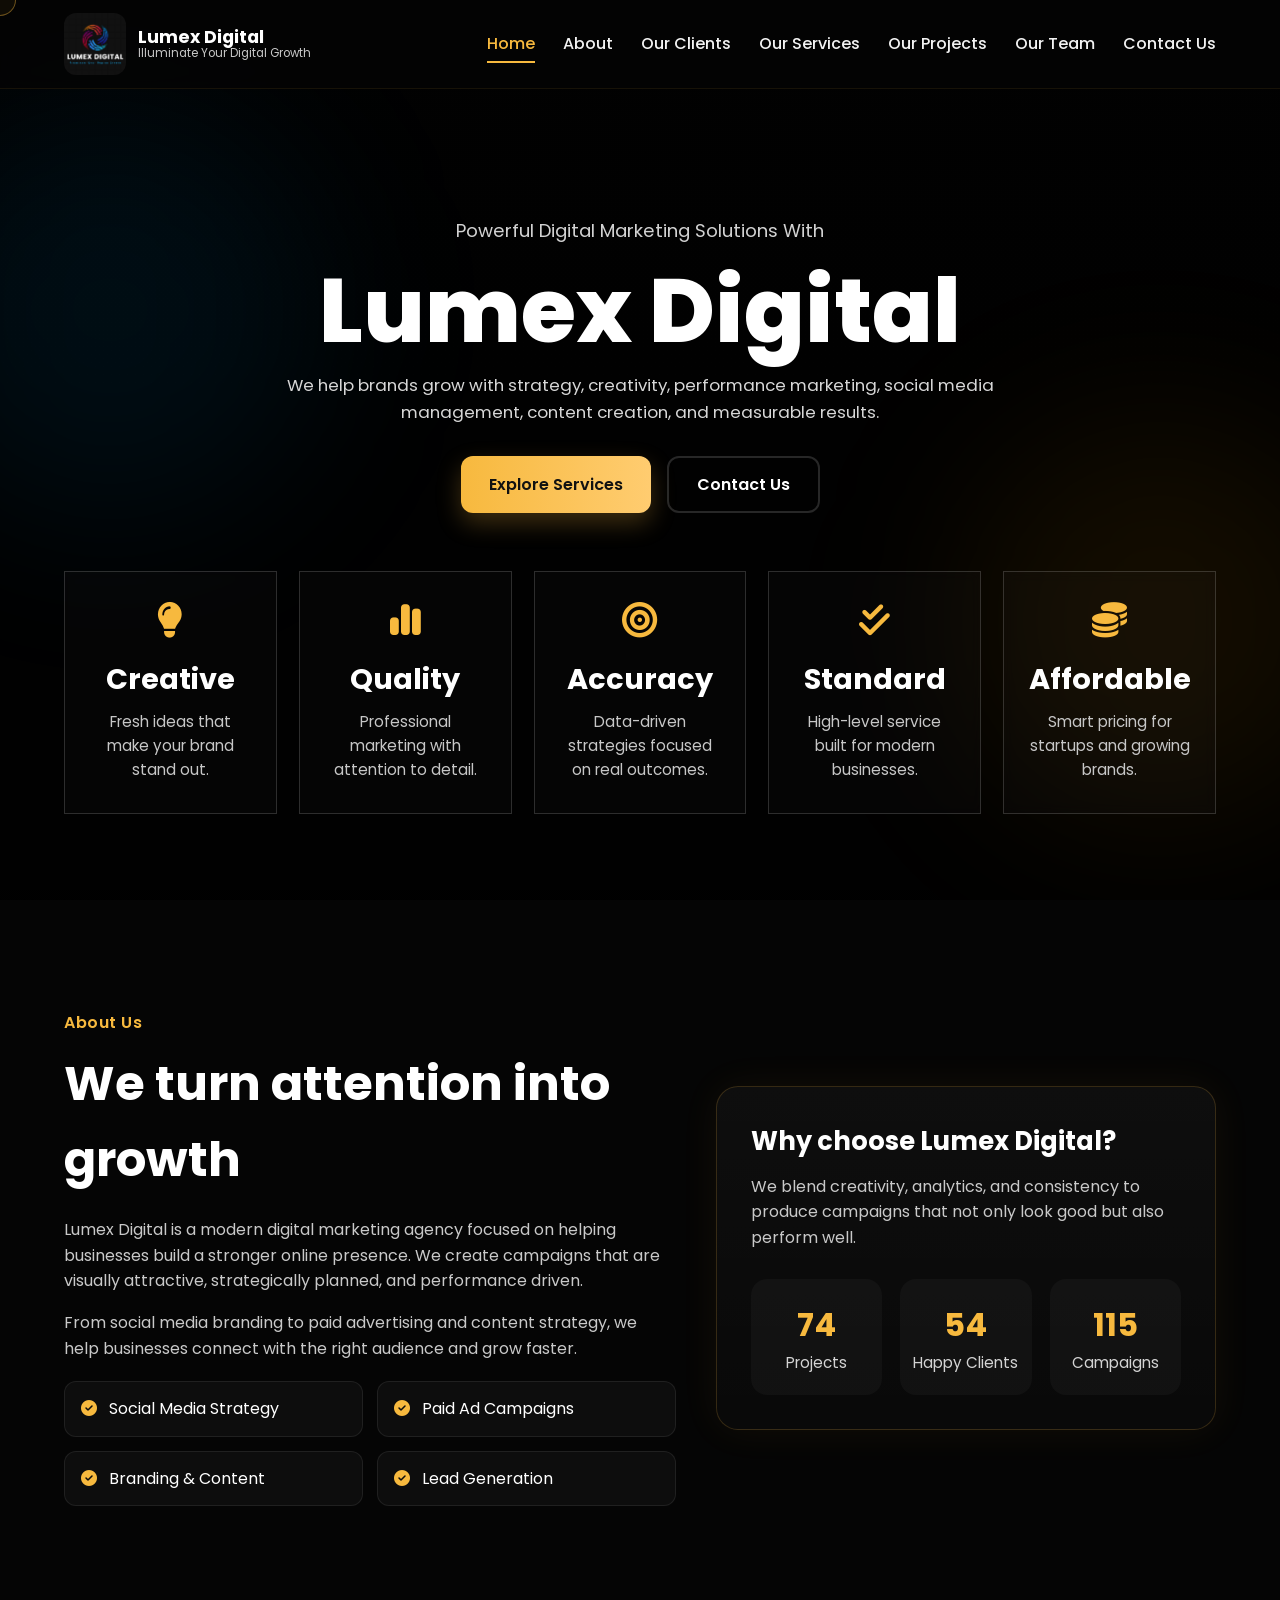
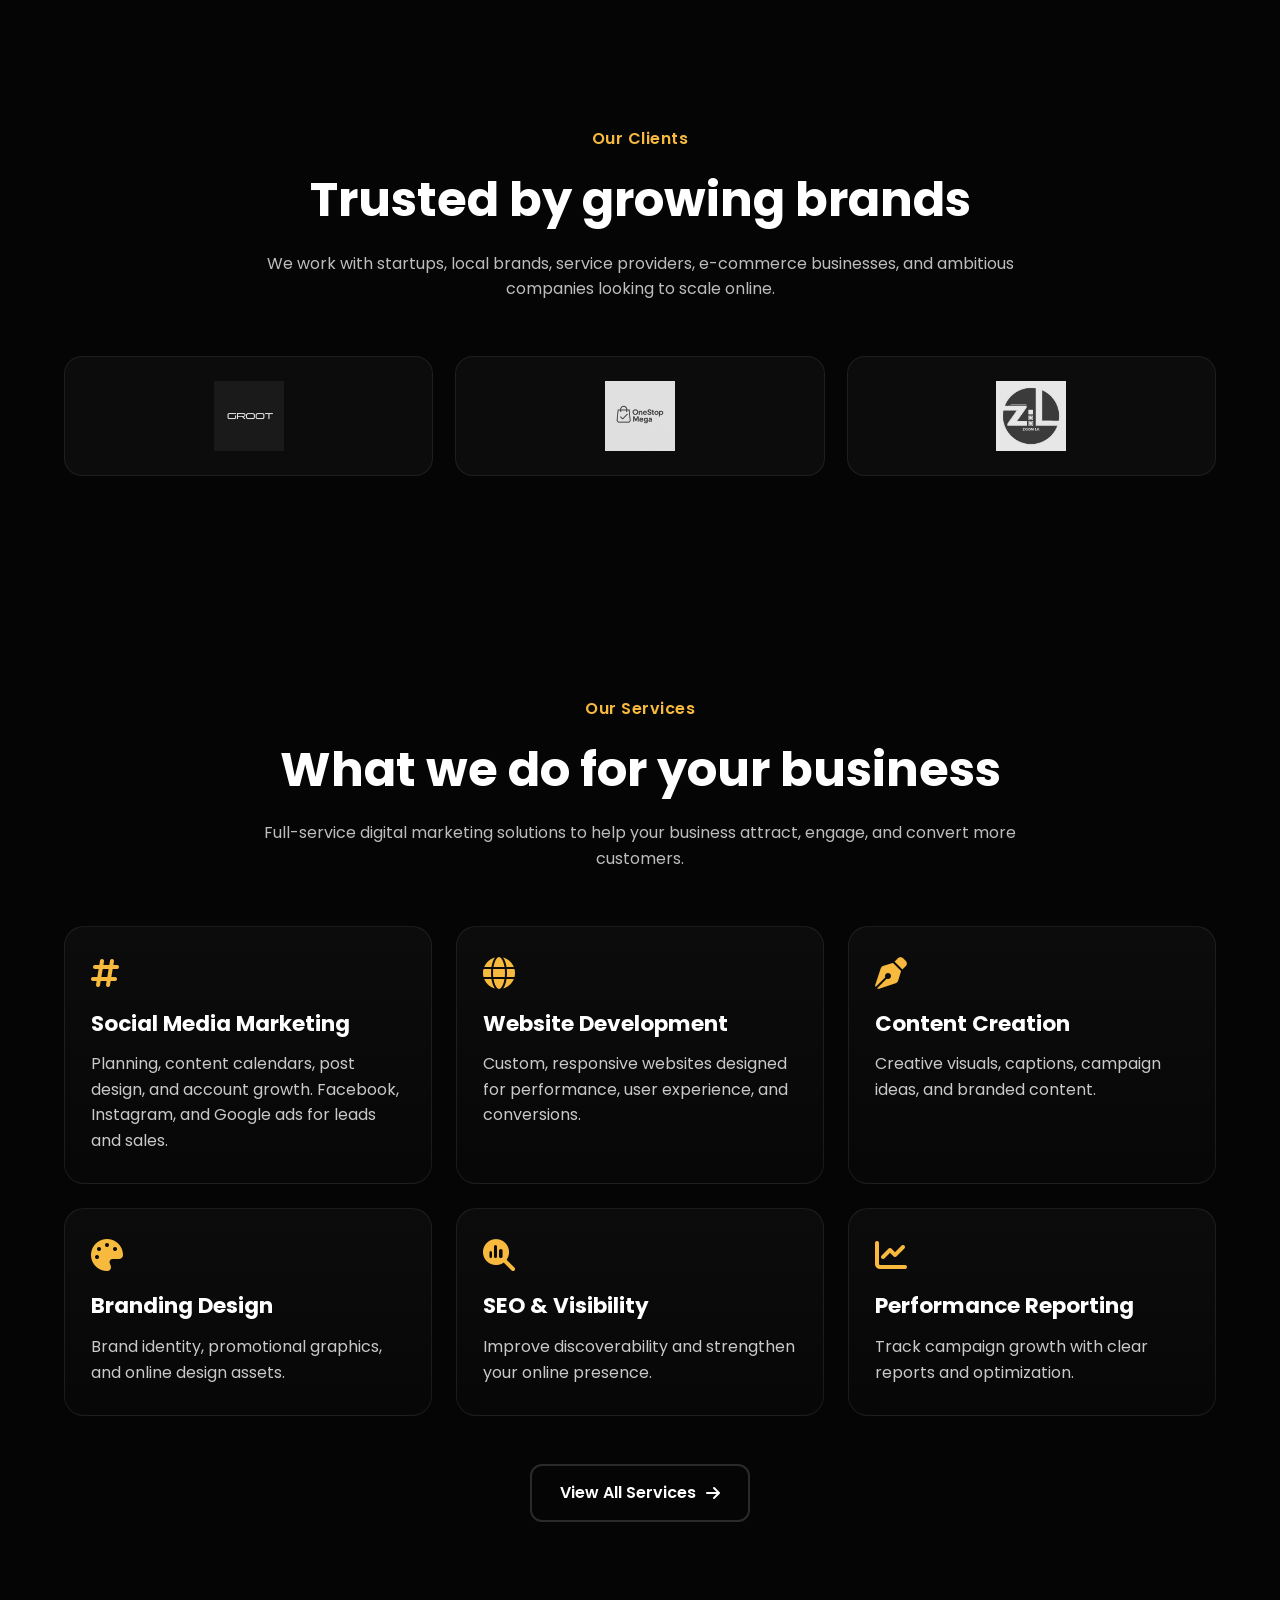
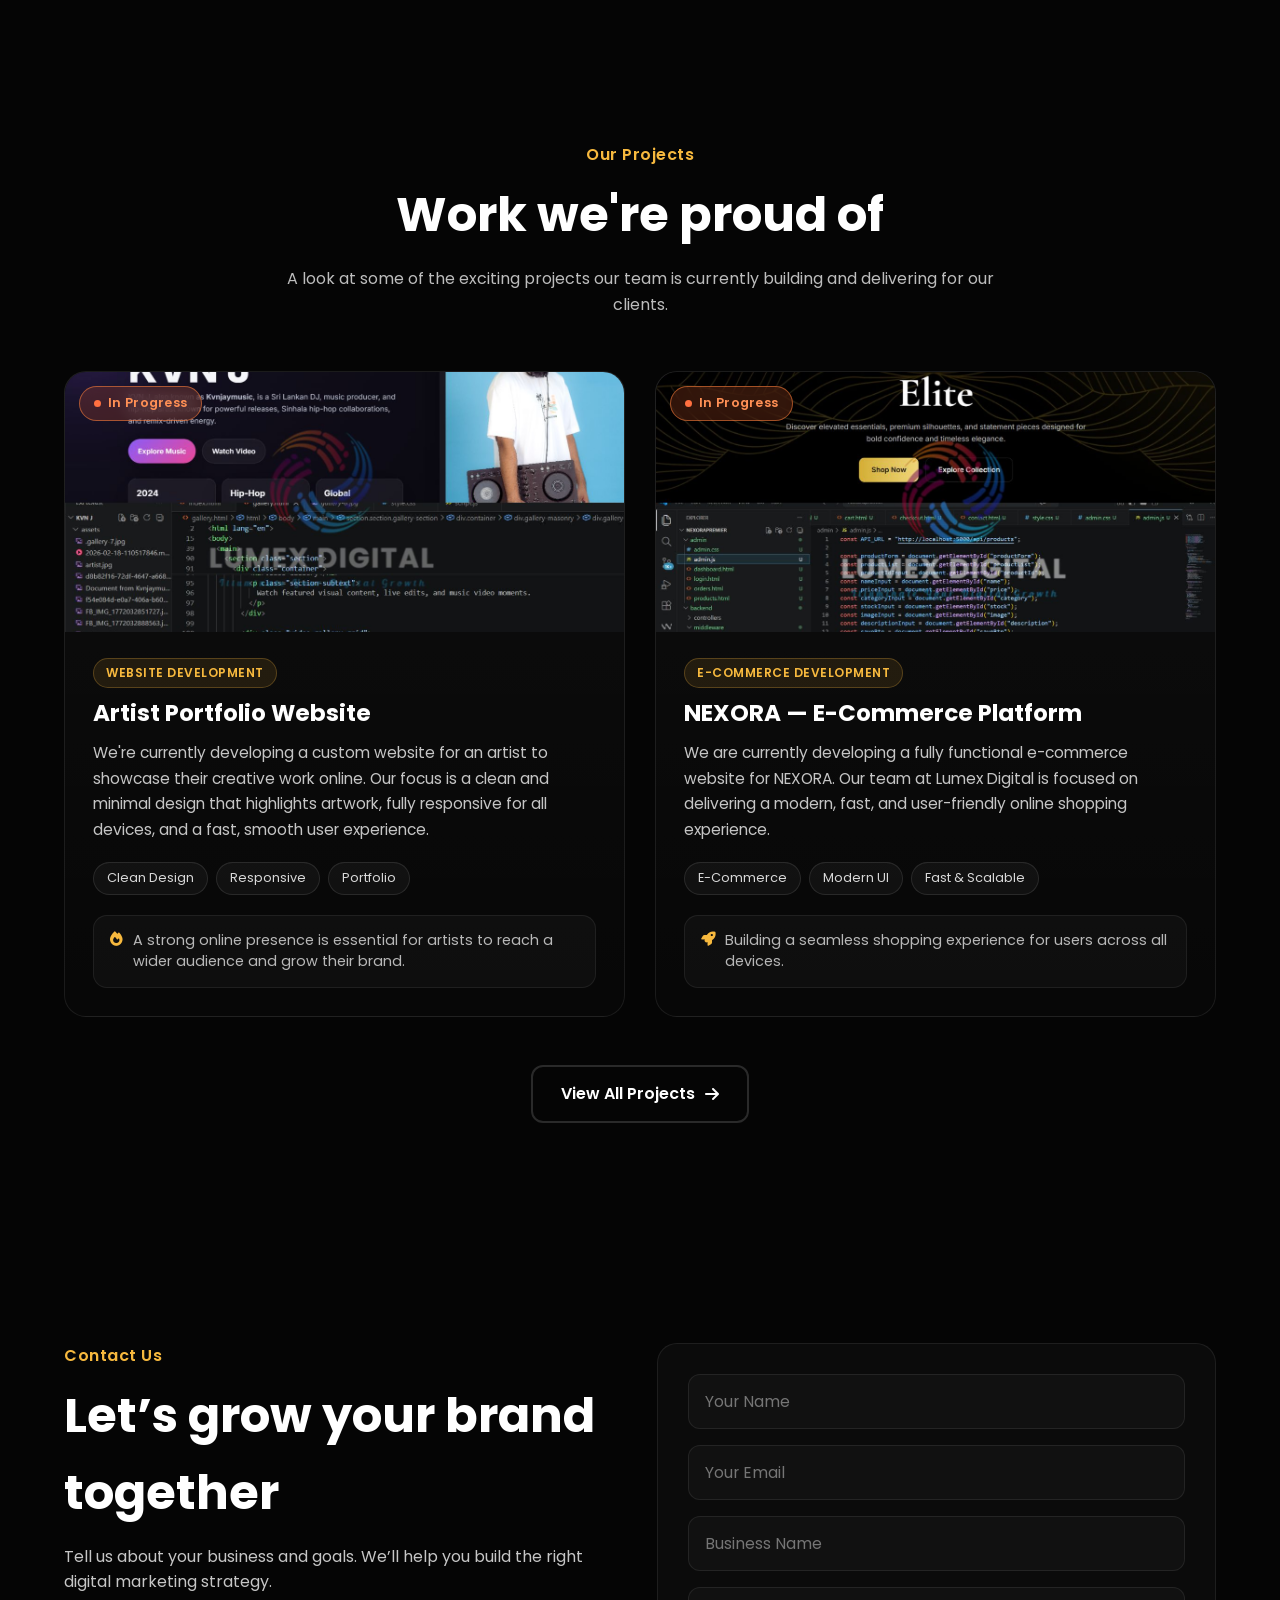
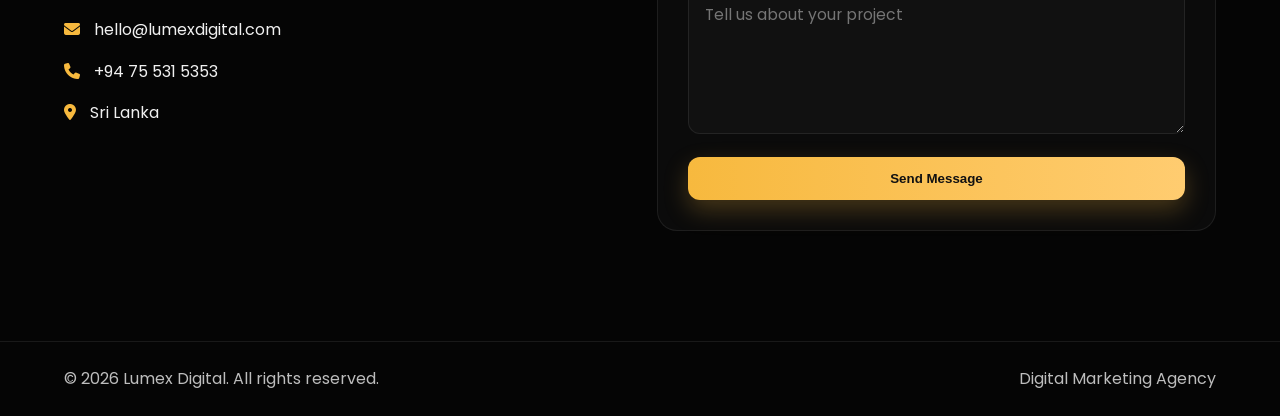
==== commit 98475463: "new" ====
--- a/index.html
+++ b/index.html
@@ -17,6 +17,9 @@
   <link rel="stylesheet" href="style.css" />
 </head>
 <body>
+  <!-- Custom Cursor -->
+  <div class="custom-cursor"></div>
+  <div class="custom-cursor-follower"></div>
 
   <!-- Header -->
   <header class="header">
@@ -362,6 +365,7 @@
     </div>
   </footer>
 
+  <script src="main.js"></script>
   <script src="script.js"></script>
 </body>
 </html>
--- a/style.css
+++ b/style.css
@@ -8,11 +8,87 @@
   scroll-behavior: smooth;
 }
 
+/* Page Transitions */
 body {
   font-family: "Poppins", sans-serif;
   background: #050505;
   color: #ffffff;
   line-height: 1.6;
+  opacity: 1; /* Default visible */
+}
+
+body.page-enter {
+  animation: pageFadeIn 0.5s ease-out; /* Removed forwards so transform resets to none */
+}
+
+body.page-leave {
+  animation: pageFadeOut 0.4s ease-in forwards;
+}
+
+@keyframes pageFadeIn {
+  0% { opacity: 0; transform: translateY(15px); }
+  100% { opacity: 1; transform: translateY(0); }
+}
+
+@keyframes pageFadeOut {
+  0% { opacity: 1; transform: translateY(0); }
+  100% { opacity: 0; transform: translateY(-15px); }
+}
+
+/* Custom Cursor */
+body.has-custom-cursor {
+  cursor: none;
+}
+
+body.has-custom-cursor a,
+body.has-custom-cursor button,
+body.has-custom-cursor .menu-toggle {
+  cursor: none;
+}
+
+.custom-cursor,
+.custom-cursor-follower {
+  position: fixed;
+  top: 0;
+  left: 0;
+  pointer-events: none;
+  border-radius: 50%;
+  z-index: 9999;
+  display: none;
+}
+
+body.has-custom-cursor .custom-cursor,
+body.has-custom-cursor .custom-cursor-follower {
+  display: block;
+}
+
+.custom-cursor {
+  width: 8px;
+  height: 8px;
+  background-color: #f7b93e;
+  transform: translate3d(-50%, -50%, 0);
+  margin-top: -4px;
+  margin-left: -4px;
+}
+
+.custom-cursor-follower {
+  width: 32px;
+  height: 32px;
+  border: 1px solid rgba(247, 185, 62, 0.4);
+  background-color: rgba(247, 185, 62, 0.05);
+  transform: translate3d(-50%, -50%, 0);
+  margin-top: -16px;
+  margin-left: -16px;
+  transition: width 0.3s ease, height 0.3s ease, background-color 0.3s ease, border-color 0.3s ease, margin 0.3s ease;
+}
+
+.custom-cursor-follower.hover {
+  width: 50px;
+  height: 50px;
+  margin-top: -25px;
+  margin-left: -25px;
+  background-color: rgba(247, 185, 62, 0.15);
+  border-color: rgba(247, 185, 62, 0.8);
 }
 
 img {
@@ -157,9 +233,10 @@
   position: relative;
   padding-top: 130px;
   overflow: hidden;
-  background:
-    linear-gradient(rgba(0, 0, 0, 0.72), rgba(0, 0, 0, 0.9)),
-    url("assets/hero-bg.png") center/cover no-repeat;
+  background-image: linear-gradient(rgba(0, 0, 0, 0.72), rgba(0, 0, 0, 0.9)), url("assets/hero-bg.png");
+  background-position: center 0px;
+  background-size: cover;
+  background-repeat: no-repeat;
 }
 
 .hero::before {
